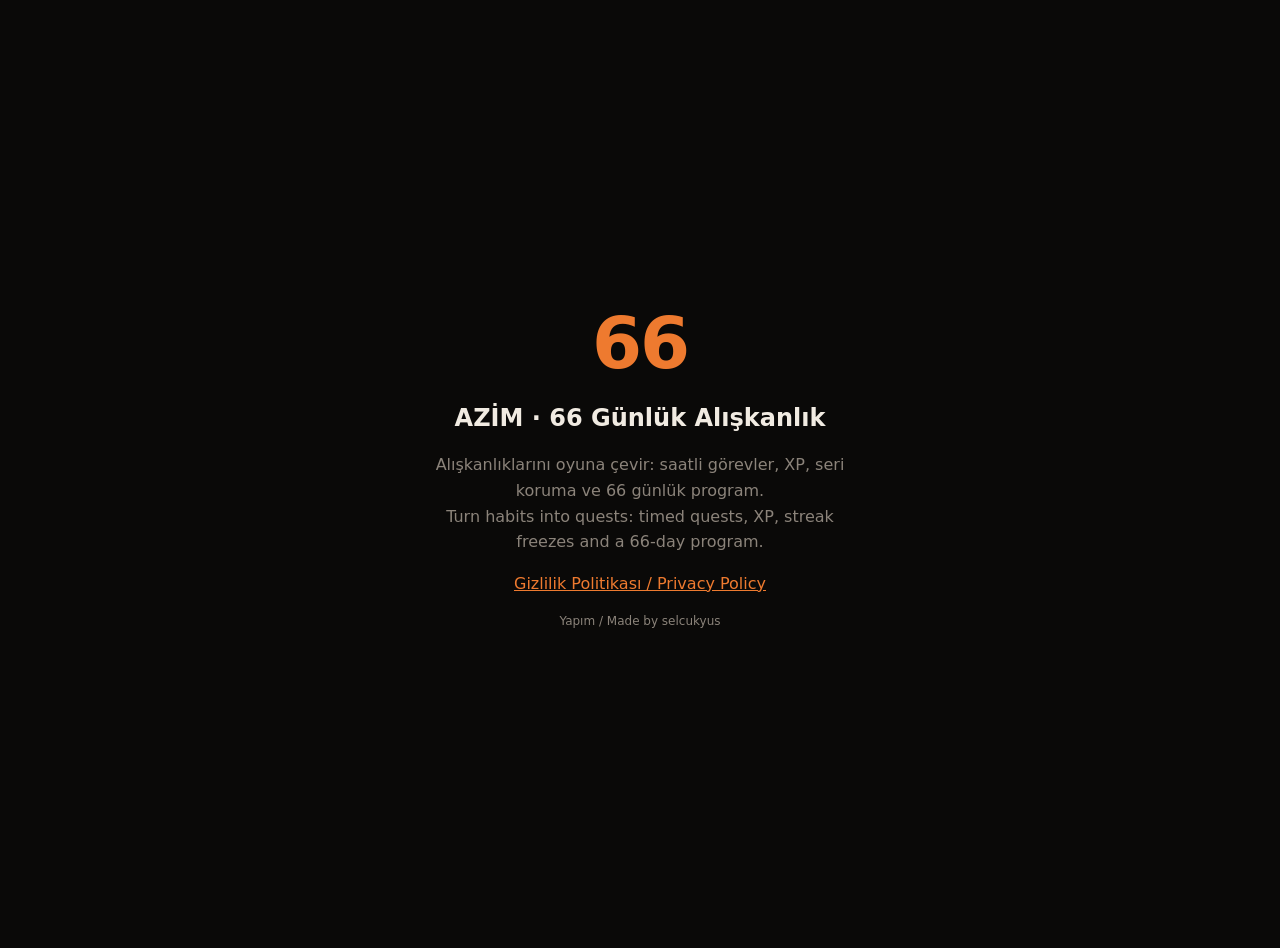
==== docs/index.html @ 576c7f38 "AZİM 2.0: Android uygulaması, CI derlemesi, Play Store paketi ve gizlilik sayfası - WebView tabanlı " ====
<!DOCTYPE html>
<html lang="tr"><head><meta charset="UTF-8"><meta name="viewport" content="width=device-width,initial-scale=1">
<title>AZİM · 66 Günlük Alışkanlık</title>
<style>body{margin:0;background:#0a0908;color:#f1ebe2;font-family:system-ui,sans-serif;display:flex;min-height:100vh;align-items:center;justify-content:center;text-align:center;padding:24px}
h1{font-size:72px;margin:0;color:#ee7a2f;letter-spacing:-2px}p{color:#8b837a;max-width:440px;line-height:1.6;margin:16px auto}a{color:#ee7a2f}</style></head>
<body><main><h1>66</h1><h2>AZİM · 66 Günlük Alışkanlık</h2>
<p>Alışkanlıklarını oyuna çevir: saatli görevler, XP, seri koruma ve 66 günlük program.<br>Turn habits into quests: timed quests, XP, streak freezes and a 66-day program.</p>
<p><a href="privacy.html">Gizlilik Politikası / Privacy Policy</a></p>
<p style="font-size:12px">Yapım / Made by selcukyus</p></main></body></html>
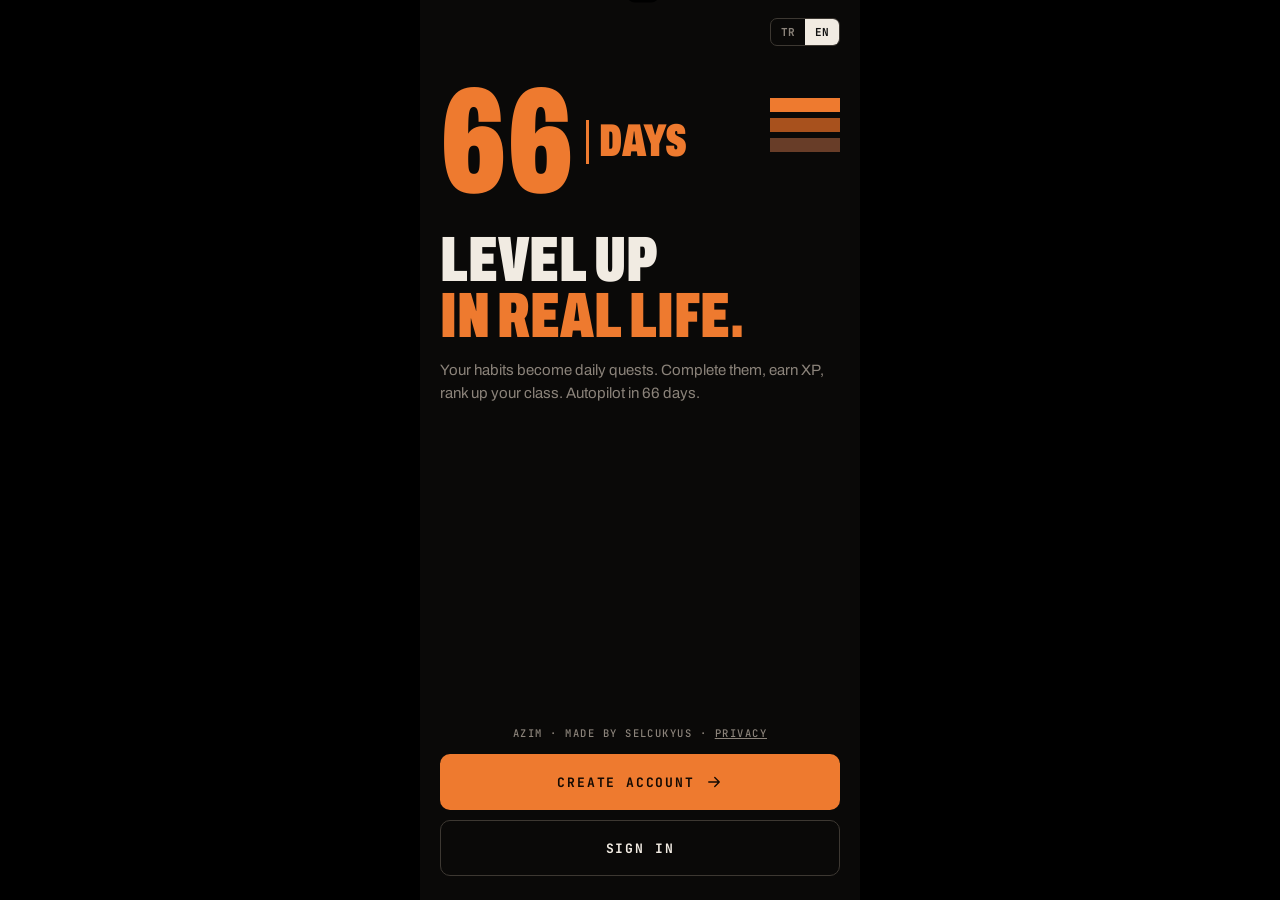
==== commit 1ede3188: "Web uygulaması (GitHub Pages + PWA), lint düzeltmesi, geri tuşu - docs/: tarayıcıda çalışan AZİM, ma" ====
--- a/docs/index.html
+++ b/docs/index.html
@@ -1,9 +1,1020 @@
 <!DOCTYPE html>
-<html lang="tr"><head><meta charset="UTF-8"><meta name="viewport" content="width=device-width,initial-scale=1">
-<title>AZİM · 66 Günlük Alışkanlık</title>
-<style>body{margin:0;background:#0a0908;color:#f1ebe2;font-family:system-ui,sans-serif;display:flex;min-height:100vh;align-items:center;justify-content:center;text-align:center;padding:24px}
-h1{font-size:72px;margin:0;color:#ee7a2f;letter-spacing:-2px}p{color:#8b837a;max-width:440px;line-height:1.6;margin:16px auto}a{color:#ee7a2f}</style></head>
-<body><main><h1>66</h1><h2>AZİM · 66 Günlük Alışkanlık</h2>
-<p>Alışkanlıklarını oyuna çevir: saatli görevler, XP, seri koruma ve 66 günlük program.<br>Turn habits into quests: timed quests, XP, streak freezes and a 66-day program.</p>
-<p><a href="privacy.html">Gizlilik Politikası / Privacy Policy</a></p>
-<p style="font-size:12px">Yapım / Made by selcukyus</p></main></body></html>
+<html lang="tr">
+<head>
+<meta charset="UTF-8">
+<meta name="viewport" content="width=device-width, initial-scale=1, maximum-scale=1, viewport-fit=cover">
+<meta name="theme-color" content="#0a0908">
+<title>AZİM · 66 Gün</title>
+<link rel="stylesheet" href="fonts/fonts.css">
+<link rel="manifest" href="manifest.webmanifest">
+<link rel="icon" href="icons/icon-192.png">
+<link rel="apple-touch-icon" href="icons/icon-192.png">
+<meta name="description" content="AZİM: Alışkanlıklarını oyuna çevir. Saatli görevler, XP, seri koruma ve 66 günlük program.">
+<style>
+:root{--bg:#0a0908;--s1:#131110;--s2:#1a1816;--s3:#221f1c;--ln:#2b2723;--ln2:#3d3832;--tx:#f1ebe2;--mu:#8b837a;--mu2:#5f5952;--or:#ee7a2f;--or2:#a8511d;--or3:#3a2216;--gd:#d6a443;--gn:#62d08e;--rd:#ff6464;--safe-t:env(safe-area-inset-top);--safe-b:env(safe-area-inset-bottom)}
+*{box-sizing:border-box;margin:0;padding:0;-webkit-tap-highlight-color:transparent}
+html{background:#000}
+body{-webkit-user-select:none;user-select:none;-webkit-touch-callout:none;background:#000;color:var(--tx);font-family:Archivo,system-ui,sans-serif;display:flex;justify-content:center;-webkit-font-smoothing:antialiased}
+input,textarea{-webkit-user-select:text;user-select:text}
+button{font-family:inherit;color:inherit;cursor:pointer}
+.app{width:100%;max-width:440px;min-height:100vh;background:var(--bg);position:relative;padding-top:var(--safe-t);overflow-x:hidden}
+.d{font-stretch:62%;font-weight:900;text-transform:uppercase;line-height:.88}
+.w{font-stretch:125%;font-weight:800;letter-spacing:-.025em}
+.m{font-family:'JetBrains Mono',monospace;text-transform:uppercase;letter-spacing:.14em;font-size:10.5px;color:var(--mu);font-weight:500}
+.or{color:var(--or)}.mu{color:var(--mu)}
+#scr{padding:16px 18px 110px;animation:fi .25s ease}
+#scr.ob{min-height:calc(100vh - var(--safe-t));display:flex;flex-direction:column;padding:22px 20px calc(24px + var(--safe-b))}
+@keyframes fi{from{opacity:0;transform:translateY(6px)}to{opacity:1;transform:none}}
+svg.i{width:18px;height:18px;stroke:currentColor;fill:none;stroke-width:1.8;stroke-linecap:round;stroke-linejoin:round;flex:none}
+.grow{flex:1}
+.chip{display:inline-flex;align-items:center;gap:5px;height:32px;padding:0 10px;border:1.5px solid var(--ln2);border-radius:7px;background:var(--s1);font-weight:700;font-size:13.5px}
+.chip.hot{border-color:var(--or2);background:var(--or3);color:var(--or)}
+.bx{width:40px;height:40px;display:grid;place-items:center;border:1.5px solid var(--ln2);border-radius:7px;background:var(--s2);box-shadow:3px 3px 0 #000;flex:none}
+.bx:active{transform:translate(2px,2px);box-shadow:1px 1px 0 #000}
+.bx.off{opacity:.3;pointer-events:none}
+.cta{display:flex;align-items:center;justify-content:center;gap:10px;width:100%;height:56px;border:0;border-radius:10px;background:var(--or);color:#140a03;font-family:'JetBrains Mono';font-weight:700;letter-spacing:.14em;text-transform:uppercase;font-size:13px;margin-top:14px}
+.cta:active{filter:brightness(.92)}.cta:disabled{opacity:.35}
+.cta.ghost{background:transparent;border:1.5px solid var(--ln2);color:var(--tx)}
+.cta.sm{height:44px;font-size:11.5px;margin-top:10px}
+.cta.red{background:var(--rd);color:#fff}
+.lnk{background:none;border:0;color:var(--mu);font-size:14px;margin-top:14px;width:100%;text-align:center}.lnk b{color:var(--tx)}
+.panel{border:1.5px solid var(--ln);border-radius:12px;background:var(--s1);padding:16px;margin-top:14px}
+.hdr{display:flex;justify-content:space-between;align-items:center;margin:4px 0 14px;gap:10px}
+.hdr h1{font-size:32px}
+.sec{display:flex;justify-content:space-between;align-items:center;margin:24px 0 10px;gap:10px}
+.sec .ln{flex:1;height:1px;background:var(--ln)}
+.seg{display:flex;gap:3px;margin-top:10px}.seg i{flex:1;height:12px;background:var(--s3)}.seg i.on{background:var(--or)}
+.err{color:var(--rd);font-size:13px;margin-top:10px;min-height:18px;font-weight:600}
+.fl2{font-size:12px;color:var(--mu);margin-top:12px;line-height:1.5}
+.inp{width:100%;height:56px;border:1.5px solid var(--ln2);background:var(--s1);border-radius:10px;padding:0 16px;color:var(--tx);font:600 18px Archivo;outline:none;margin-top:10px}
+.inp:focus{border-color:var(--or)}
+textarea.inp{height:140px;padding:12px;font:500 12px 'JetBrains Mono'}
+.row2{display:flex;gap:8px}.row2>*{flex:1;min-width:0}
+.lbl{display:block;margin-top:16px}
+.pills{display:flex;flex-wrap:wrap;gap:7px;margin-top:8px}
+.pill{border:1.5px solid var(--ln2);border-radius:8px;padding:9px 12px;font-weight:600;font-size:14px;background:var(--s1)}
+.pill.sel{background:var(--tx);color:#111;border-color:var(--tx)}
+.pill.lock{opacity:.55}
+.dw{display:flex;gap:5px;margin-top:8px}.dw button{flex:1;height:40px;border:1.5px solid var(--ln2);border-radius:7px;background:var(--s1);font-weight:700;font-size:12.5px}
+.dw button.sel{background:var(--or);border-color:var(--or);color:#140a03}
+.tg{width:48px;height:28px;border-radius:20px;background:var(--ln2);position:relative;flex:none;transition:.2s;border:0}
+.tg::after{content:'';position:absolute;top:3px;left:3px;width:22px;height:22px;border-radius:50%;background:#fff;transition:.2s}
+.tg.on{background:var(--or)}.tg.on::after{left:23px}
+.set{display:flex;justify-content:space-between;align-items:center;gap:12px;padding:14px 0;border-bottom:1px solid var(--ln)}
+.set:last-child{border-bottom:0}
+.set small{color:var(--mu);display:block;font-size:12.5px;margin-top:3px;line-height:1.35}
+.set .v{color:var(--or);font-family:'JetBrains Mono';font-size:13px;font-weight:700;white-space:nowrap}
+.tline{display:flex;justify-content:space-between;align-items:center;padding:10px 0;border-bottom:1px solid var(--ln);font-size:14px}.tline:last-child{border:0}.tline b{font-family:'JetBrains Mono';font-size:13px;color:var(--or)}
+.pro{display:inline-flex;align-items:center;gap:3px;background:linear-gradient(90deg,#c9963a,#ecc675);color:#1a1205;font-family:'JetBrains Mono';font-weight:700;font-size:9px;letter-spacing:.1em;padding:2px 6px;border-radius:4px;vertical-align:middle}
+.flag{display:inline-block;width:18px;height:12px;vertical-align:middle;margin-left:6px;border-radius:2px}
+
+/* onboarding */
+.logo{display:flex;align-items:center;gap:12px;margin-top:6vh}
+.logo .n{position:relative;font-size:clamp(110px,36vw,150px);color:var(--or)}
+.logo .n span{position:absolute;left:7px;top:7px;color:transparent;-webkit-text-stroke:1.5px var(--or2);z-index:-1}
+.logo .v{border-left:3px solid var(--or);padding-left:10px;font-size:clamp(34px,11vw,46px);line-height:.95;color:var(--or)}
+.bars{display:flex;flex-direction:column;gap:6px;margin-left:auto;align-self:flex-start;margin-top:22px}.bars i{display:block;width:70px;height:14px;background:var(--or)}.bars i:nth-child(2){background:var(--or2)}.bars i:nth-child(3){background:var(--or3);filter:brightness(1.8)}
+.hero{font-size:clamp(48px,16vw,64px);margin-top:24px}
+.lead{color:var(--mu);font-size:15px;line-height:1.55;margin-top:14px}
+.prog{display:flex;gap:5px;margin-bottom:26px}.prog i{flex:1;height:3px;background:var(--ln)}.prog i.on{background:var(--or)}
+.q{font-size:clamp(38px,12vw,46px);margin:8px 0 6px}
+.opt{display:flex;align-items:center;gap:14px;border:1.5px solid var(--ln);border-radius:10px;padding:14px;margin-top:9px;background:var(--s1)}
+.opt.sel{border-color:var(--or);background:var(--or3)}
+.opt .ic{width:40px;height:40px;border-radius:8px;display:grid;place-items:center;background:var(--s3);flex:none}
+.opt b{display:block;font-size:16px}.opt small{color:var(--mu);font-size:13px;line-height:1.35}
+.opt .rad{margin-left:auto;width:20px;height:20px;border:1.5px solid var(--ln2);border-radius:4px;display:grid;place-items:center;flex:none}
+.opt.sel .rad{background:var(--or);border-color:var(--or);color:#140a03}
+.scan div{display:flex;justify-content:space-between;padding:13px 0;border-bottom:1px solid var(--ln);font-size:15px;opacity:.25;transition:.3s}.scan div.on{opacity:1}.scan div b{color:var(--gn);font-family:'JetBrains Mono';font-size:12px}
+.lang{position:absolute;right:20px;top:calc(18px + var(--safe-t));display:flex;border:1.5px solid var(--ln2);border-radius:7px;overflow:hidden}
+.lang button{border:0;background:none;padding:6px 10px;font-family:'JetBrains Mono';font-size:11px;font-weight:700;color:var(--mu)}.lang button.on{background:var(--tx);color:#111}
+
+/* today */
+.top{display:flex;gap:7px;align-items:center}
+.top .hi{flex:1;min-width:0}.top .hi b{display:block;font-size:17px;white-space:nowrap;overflow:hidden;text-overflow:ellipsis}
+.av{width:38px;height:38px;border-radius:50%;flex:none;display:grid;place-items:center;font-weight:900;font-stretch:125%;font-size:13px;color:#fff;border:2px solid #0a0908}
+.dayhero{position:relative;border:1.5px solid var(--ln2);border-radius:14px;overflow:hidden;margin-top:14px;padding:16px}
+.dayhero>svg.art{position:absolute;inset:0;width:100%;height:100%}
+.dayhero>*:not(svg){position:relative}
+.dh{display:flex;align-items:center;justify-content:space-between;gap:10px}
+.dh>div:first-child{flex:1;min-width:0}.dh h1{font-size:clamp(32px,10vw,50px);line-height:.85;white-space:nowrap}.dh h1 small{font-size:18px;color:var(--mu)}.ring{width:70px;height:70px}.ring svg{width:70px;height:70px}
+.ring{position:relative;width:76px;height:76px;flex:none}.ring b{position:absolute;inset:0;display:grid;place-items:center;font-stretch:125%;font-weight:800;font-size:17px}
+.week{display:grid;grid-template-columns:repeat(7,1fr);gap:5px;margin-top:16px}
+.week div{text-align:center}.week span{display:block;font-family:'JetBrains Mono';font-size:9.5px;color:var(--mu);letter-spacing:.06em;margin-bottom:5px}
+.week i{display:grid;place-items:center;height:30px;border-radius:6px;background:#0a0908aa;border:1.5px solid var(--ln);font-style:normal;font-size:12px;font-weight:700;color:var(--mu)}
+.week i.ok{background:var(--or);border-color:var(--or);color:#140a03}.week i.part{border-color:var(--or);color:var(--or)}.week i.miss{border-color:#ff646488;color:var(--rd)}.week i.frz{border-color:#6aa6ff;color:#6aa6ff}.week i.now{border-color:var(--tx);color:var(--tx);box-shadow:0 0 0 2px #f1ebe233}
+.next{position:relative;height:150px;border:1.5px solid var(--ln2);border-radius:12px;overflow:hidden;margin-top:12px;box-shadow:0 3px 0 #000}
+.next>svg.art{position:absolute;inset:0;width:100%;height:100%}
+.next .shade{position:absolute;inset:0;background:linear-gradient(180deg,rgba(10,9,8,.1),rgba(10,9,8,.78))}
+.next .in{position:relative;height:100%;padding:13px 15px;display:flex;flex-direction:column}
+.next h3{font-size:clamp(22px,7vw,27px);margin-top:auto;line-height:1.05;max-width:76%}
+.tchip{align-self:flex-start;display:flex;gap:6px;align-items:center;background:var(--tx);color:#111;border-radius:20px;padding:4px 10px;font-family:'JetBrains Mono';font-weight:700;font-size:11px}
+.tchip i{width:7px;height:7px;background:var(--or);display:block}
+.meta{display:flex;gap:8px;align-items:center;font-size:12.5px;color:#d8d0c5;margin-top:6px;font-weight:600;flex-wrap:wrap}
+.meta svg{width:13px;height:13px}.meta i{width:1px;height:12px;background:#ffffff40}
+.ck{position:absolute;right:13px;bottom:13px;width:48px;height:48px;border:0;border-radius:4px;background:#e7e0d4;color:#1d1a17;display:grid;place-items:center;box-shadow:2px 2px 0 #000}
+.ck svg{width:22px;height:22px;stroke-width:2.4;opacity:.45}
+.pbar{position:absolute;left:0;bottom:0;height:3px;background:var(--or)}
+.grp{margin-top:18px}
+.gh{display:flex;align-items:center;gap:8px;margin-bottom:6px}
+.qr{display:flex;align-items:center;gap:12px;padding:11px 12px;border:1.5px solid var(--ln);border-radius:10px;background:var(--s1);margin-top:7px;position:relative;overflow:hidden;transition:transform .25s}
+.qr .tm{font-family:'JetBrains Mono';font-size:12px;color:var(--mu);width:42px;flex:none}
+.qr .cb{width:4px;align-self:stretch;border-radius:3px;flex:none}
+.qr .tx{flex:1;min-width:0}.qr .tx b{display:block;font-size:15px;font-weight:700;line-height:1.25}.qr .tx small{display:flex;gap:6px;align-items:center;color:var(--mu);font-size:12px;margin-top:3px;flex-wrap:wrap}
+.qr .st{color:var(--or);font-weight:800;display:inline-flex;align-items:center;gap:2px}
+.qr .c2{width:36px;height:36px;border-radius:4px;border:1.5px solid var(--ln2);background:var(--s2);display:grid;place-items:center;flex:none}
+.qr .c2 svg{opacity:.35;stroke-width:2.6}
+.qr.done{opacity:.55}.qr.done .tx b{text-decoration:line-through}.qr.done .c2{background:var(--or);border-color:var(--or);color:#140a03}.qr.done .c2 svg{opacity:1}
+.qr.skip{opacity:.4}
+.qr .pb{position:absolute;left:0;bottom:0;height:2px;background:var(--or)}
+.qr.pop{transform:scale(1.02) rotate(-1deg)}
+.empty{text-align:center;padding:30px 10px;color:var(--mu);border:1.5px dashed var(--ln2);border-radius:12px;margin-top:12px}
+.empty b{display:block;color:var(--tx);font-size:20px;margin-bottom:6px}
+.closeday{margin-top:18px;width:100%;background:none;border:1.5px dashed var(--ln2);border-radius:8px;height:48px;color:var(--mu)}
+
+/* insight */
+.peak{border:1.5px solid var(--ln2);border-radius:8px;padding:7px 11px;text-align:left}
+.peak b{font-size:20px}.peak small{font-family:'JetBrains Mono';font-size:11px;color:var(--mu)}
+.peak .bar{height:3px;background:var(--ln);margin-top:5px}.peak .bar i{display:block;height:100%;background:var(--gn)}
+.klass{position:relative;border:1.5px solid var(--ln2);border-radius:14px;overflow:hidden;padding:18px}
+.klass>svg.art{position:absolute;inset:0;width:100%;height:100%}
+.klass>*:not(svg){position:relative}
+.klass h2{font-size:clamp(44px,14vw,54px);margin-top:12px}
+.klass p{color:#d8d0c5;margin-top:6px;font-size:15px}
+.tag{border:1.5px solid #ffffff30;border-radius:20px;padding:4px 10px;font-family:'JetBrains Mono';font-size:10.5px;letter-spacing:.08em;background:#0007}
+.cls{display:grid;grid-template-columns:repeat(5,1fr);gap:6px;margin-top:10px}
+.cls div{border:1.5px solid #ffffff22;border-radius:8px;background:#0a0908b8;padding:9px 5px;min-width:0}
+.cls div.top1{border-color:#ffffffaa;background:#ffffff1c}
+.cls b{display:block;font-size:clamp(17px,5.5vw,22px);margin-top:6px}.cls span{font-family:'JetBrains Mono';font-size:8.5px;letter-spacing:.03em;color:var(--mu);text-transform:uppercase;display:block;overflow:hidden;text-overflow:ellipsis;white-space:nowrap}
+.cls svg{width:15px;height:15px}
+.two{display:grid;grid-template-columns:1fr 1fr;gap:10px;margin-top:12px}
+.tile{border:1.5px solid var(--ln);border-radius:12px;background:var(--s1);padding:14px;position:relative;min-width:0}
+.tile .big{font-size:38px;margin-top:6px}
+.ba{display:grid;grid-template-columns:repeat(3,1fr);gap:8px}
+.ba .tile{padding:11px}.ba .h{display:flex;gap:7px;align-items:center;font-size:12px;font-weight:700;line-height:1.15}
+.ba .h span{width:26px;height:26px;border-radius:6px;display:grid;place-items:center;background:var(--s3);flex:none}
+.ba .v{font-family:'JetBrains Mono';margin-top:10px;font-size:11px;color:var(--mu)}
+.ba .n{font-size:clamp(17px,5.5vw,22px);margin-top:4px;white-space:nowrap}
+.lvcard{border:1.5px solid var(--ln2);border-radius:12px;padding:0 16px 14px;margin-top:16px;position:relative;background:var(--s1)}
+.lvbox{position:absolute;left:-2px;top:-2px;width:108px;height:100px;background:var(--or);border-radius:10px 4px 22px 4px;padding:12px 14px;color:#fff}
+.lvbox b{font-size:44px;display:block;line-height:.9}.lvbox span{font-family:'JetBrains Mono';font-size:11px;letter-spacing:.2em}
+.lvtop{text-align:right;padding:18px 0 0 116px;min-height:100px}.lvtop b{font-size:32px}
+.rt{display:flex;gap:7px;margin-top:4px;flex-wrap:wrap}
+.rt button{height:34px;padding:0 12px;border:0;border-radius:7px;background:var(--s2);font-weight:600;font-size:13px;color:var(--mu)}
+.rt button.on{background:var(--tx);color:#111}
+.srow{display:flex;align-items:center;gap:12px;padding:12px 0;border-bottom:1px solid var(--ln)}
+.srow .m{font-size:11.5px;color:var(--tx);letter-spacing:.18em}
+.srow .dl{margin-left:auto;color:var(--gn);font-size:11px}
+.srow b{font-size:38px;min-width:84px;text-align:right}
+.heat{display:grid;grid-template-columns:repeat(11,1fr);gap:4px;margin-top:12px}
+.heat i{aspect-ratio:1;border-radius:3px;background:var(--s3)}
+.cbar{display:flex;align-items:center;gap:10px;margin-top:10px;font-size:13px}.cbar span{width:74px;flex:none}.cbar div{flex:1;height:8px;background:var(--s3);border-radius:4px;overflow:hidden}.cbar div i{display:block;height:100%}.cbar b{width:40px;text-align:right;font-family:'JetBrains Mono';font-size:12px}
+.lockwrap{position:relative}.lockwrap .blur{filter:blur(6px);opacity:.5;pointer-events:none}
+.lockwrap .ov2{position:absolute;inset:0;display:flex;flex-direction:column;align-items:center;justify-content:center;text-align:center;padding:20px}
+.coach{border:1.5px solid var(--or2);background:linear-gradient(135deg,var(--or3),#14100d);border-radius:12px;padding:16px;margin-top:12px}
+.coach p{margin-top:8px;line-height:1.5;color:#e4dccf;font-size:14.5px}
+
+/* workout */
+.sess{border:1.5px solid var(--ln2);border-radius:12px;overflow:hidden;background:var(--s1)}
+.sess .img{position:relative;height:140px;border-bottom:2px solid var(--or)}
+.sess .img>svg.art{position:absolute;inset:0;width:100%;height:100%}
+.sess .img .t{position:absolute;left:16px;bottom:12px;font-size:34px}
+.sess .img .c1{position:absolute;left:14px;top:14px}
+.sess .img .c2{position:absolute;right:14px;top:14px;background:#e7e0d4;color:#111;padding:5px 9px;font-family:'JetBrains Mono';font-weight:700;font-size:11px;letter-spacing:.06em}
+.sess .body{padding:14px}
+.st3{display:grid;grid-template-columns:repeat(3,1fr);gap:8px}
+.st3 div{border:1.5px solid var(--ln2);padding:9px 11px;min-width:0}.st3 b{font-size:19px;display:block;margin-top:3px;white-space:nowrap}
+.moves{display:flex;flex-wrap:wrap;gap:6px;border-top:1.5px dashed var(--ln2);margin-top:16px;padding-top:14px}
+.moves span{border:1.5px solid var(--ln2);padding:6px 9px;font-size:13px}.moves span em{color:var(--or);font-style:normal;margin-right:5px;font-weight:700}
+.qs{display:grid;grid-template-columns:repeat(4,1fr);gap:8px}
+.qs button{border:1.5px solid var(--ln2);border-radius:10px;background:var(--s1);padding:13px 0 10px;font-weight:700;font-size:13.5px}
+.qs button.on{border-color:var(--or)}
+.qs .sw{width:34px;height:34px;margin:0 auto 8px;border-radius:4px;display:grid;place-items:center}
+.rec{display:flex;justify-content:space-between;align-items:center;border:1.5px solid var(--ln2);border-radius:10px;padding:13px 14px;margin-top:8px}
+.rec b{font-size:16px}.rec small{display:block;color:var(--mu);font-size:12.5px;margin-top:3px}
+.rec .kg{border:1.5px solid var(--ln2);padding:5px 8px;font-weight:800;font-size:14px}
+.live{text-align:center}.live .clock{font-size:80px;color:var(--or)}
+.mv{border:1.5px solid var(--ln);border-radius:10px;padding:13px;margin-top:8px}
+.mv .h{display:flex;justify-content:space-between;font-weight:700}
+.sets{display:flex;gap:6px;margin-top:10px}.sets button{flex:1;height:36px;border:1.5px solid var(--ln2);background:var(--s2);border-radius:5px;font-family:'JetBrains Mono';font-size:12px;font-weight:700}
+.sets button.on{background:var(--or);border-color:var(--or);color:#140a03}
+
+/* season */
+.lg{border:2px solid var(--gd);border-radius:6px;background:linear-gradient(180deg,#1d1810,#121110)}
+.lg .a{display:flex;gap:14px;align-items:center;padding:16px;border-bottom:1.5px dashed #3a3222}
+.lg .a h2{font-size:28px}
+.lg .b{padding:14px 16px 16px}
+.lg .seg i{height:14px}.lg .seg i.on{background:linear-gradient(90deg,#c9963a,#ecc675)}
+.rw{display:grid;grid-template-columns:1fr 1fr;gap:10px;margin-top:14px}
+.rw>div{border:1.5px solid #3a3222;padding:12px;display:flex;gap:10px;align-items:center;min-width:0}
+.rw b{font-size:13.5px;display:block}.rw small{color:var(--mu);font-size:11.5px}
+.rw .pb2{height:5px;background:var(--s3);margin-top:6px}.rw .pb2 i{display:block;height:100%;background:var(--gd)}
+.chart{border:1.5px solid var(--ln);border-radius:12px;padding:14px;margin-top:14px;background:var(--s1)}
+.lb{border:1.5px solid var(--ln);border-radius:12px;margin-top:14px;overflow:hidden;background:var(--s1)}
+.lb .h{display:flex;justify-content:space-between;padding:14px 16px}
+.lr{display:flex;align-items:center;gap:12px;padding:11px 16px;border-top:1px solid var(--ln)}
+.lr .rk{width:22px;color:var(--gn);font-weight:800}
+.lr .nm{min-width:0}.lr .nm b{font-size:15.5px}.lr .nm small{display:block;color:var(--mu);font-size:12px;margin-top:2px}
+.lr .fl{color:var(--or);font-size:12px;font-weight:700;margin-left:6px}
+.lr .xp{margin-left:auto;text-align:right;font-weight:800;font-size:16px}.lr .xp small{display:block;color:var(--gn);font-size:11px;font-weight:600}
+.lr.me{background:linear-gradient(90deg,#d6a443,#c99637);color:#1a1205;border-radius:10px;margin:8px;border:0}
+.lr.me .rk,.lr.me .xp small,.lr.me .nm small{color:#3a2a0a}
+
+/* profile */
+.fs{border:1.5px solid var(--or2);border-radius:12px;background:linear-gradient(135deg,var(--or3),#14100d);padding:16px}
+.fs .r{display:flex;align-items:center;gap:12px;margin-top:10px}
+.nudge{margin-left:auto;height:42px;padding:0 13px;border:1.5px solid var(--or);border-radius:8px;background:transparent;color:var(--or);font-family:'JetBrains Mono';font-weight:700;letter-spacing:.1em;font-size:11.5px;flex:none}
+.pc{border:1.5px solid var(--ln2);border-radius:12px;padding:22px 16px;text-align:center;margin-top:12px;background:radial-gradient(circle at 50% 0,#2a241c,var(--s1) 70%)}
+.pc .av{width:90px;height:90px;font-size:28px;margin:0 auto;border:3px solid #e7e0d4}
+.pc h2{font-size:28px;margin-top:12px}
+.bdg{display:flex;justify-content:center;gap:8px;margin-top:10px;flex-wrap:wrap}
+.bdg span{border-radius:20px;padding:6px 12px;font-family:'JetBrains Mono';font-weight:700;font-size:11px;letter-spacing:.1em}
+.g4{display:grid;grid-template-columns:1fr 1fr;border:1.5px solid var(--ln2);border-radius:12px;margin-top:12px;overflow:hidden}
+.g4 div{padding:14px;border-right:1.5px solid var(--ln2);border-bottom:1.5px solid var(--ln2);min-width:0}
+.g4 div:nth-child(2n){border-right:0}.g4 div:nth-child(n+3){border-bottom:0}
+.g4 b{font-size:24px;display:flex;align-items:center;gap:4px;margin-top:4px}
+.act{display:flex;align-items:center;gap:12px;padding:11px 0;border-top:1px solid var(--ln)}
+.act .dy{border:1.5px solid var(--ln2);width:48px;text-align:center;padding:5px 0;flex:none}
+.act .dy b{display:block;font-size:19px}
+.act .xb{margin-left:auto;text-align:right;flex:none}.act .xb span{border:1.5px solid var(--ln2);padding:3px 7px;font-weight:800;font-size:12px}
+.act .xb small{display:block;color:var(--mu);margin-top:5px;font-size:12px}
+.sw5{display:flex;gap:10px;margin-top:10px}.sw5 button{width:38px;height:38px;border-radius:50%;border:3px solid transparent;position:relative}.sw5 button.on{border-color:var(--tx)}
+.sw5 button svg{position:absolute;right:-4px;bottom:-4px;width:14px;height:14px;background:var(--s1);border-radius:50%;padding:2px}
+
+/* plan */
+.prg{display:grid;grid-template-columns:1fr 1fr;gap:8px;margin-top:10px}
+.prg button{text-align:left;border:1.5px solid var(--ln2);border-radius:10px;background:var(--s1);padding:12px;min-height:92px;display:flex;flex-direction:column;gap:4px}
+.prg button.on{border-color:var(--or);background:var(--or3)}
+.prg b{font-size:15px}.prg small{color:var(--mu);font-size:12px;line-height:1.3}
+.pl{display:flex;align-items:center;gap:12px;padding:12px;border:1.5px solid var(--ln);border-radius:10px;background:var(--s1);margin-top:7px}
+.pl .tx{flex:1;min-width:0}.pl b{display:block;font-size:15px}.pl small{color:var(--mu);font-size:12px}
+.pl.off{opacity:.45}
+
+/* paywall */
+.pw h2{font-size:40px;margin-top:6px}
+.feat{display:flex;gap:12px;align-items:flex-start;padding:10px 0}
+.feat span{width:30px;height:30px;border-radius:7px;background:var(--or3);color:var(--or);display:grid;place-items:center;flex:none}
+.feat b{display:block;font-size:15px}.feat small{color:var(--mu);font-size:12.5px}
+.plans{display:grid;grid-template-columns:1fr 1fr;gap:8px;margin-top:14px}
+.plans button{border:1.5px solid var(--ln2);border-radius:12px;background:var(--s1);padding:14px 12px;text-align:left;position:relative}
+.plans button.on{border-color:var(--or);background:var(--or3)}
+.plans b{display:block;font-size:20px;margin-top:6px}.plans small{color:var(--mu);font-size:12px}
+.plans em{position:absolute;top:-9px;right:10px;background:var(--gn);color:#08130c;font-style:normal;font-family:'JetBrains Mono';font-weight:700;font-size:9.5px;padding:3px 6px;border-radius:4px;letter-spacing:.06em}
+
+/* nav, sheet, toast */
+.nav{position:fixed;bottom:0;left:50%;transform:translateX(-50%);width:100%;max-width:440px;display:none;background:rgba(10,9,8,.95);backdrop-filter:blur(12px);-webkit-backdrop-filter:blur(12px);border-top:1px solid var(--ln);padding:8px 6px calc(8px + var(--safe-b));z-index:5}
+.nav.on{display:flex}
+.nav button{flex:1;background:none;border:0;display:flex;flex-direction:column;align-items:center;gap:5px;padding:4px 0;color:var(--mu2)}
+.nav button span{font-family:'JetBrains Mono';font-size:9px;letter-spacing:.08em;text-transform:uppercase;font-weight:700}
+.nav button svg{width:22px;height:22px}
+.nav button.on{color:var(--or)}
+.ov{position:fixed;inset:0;background:#000b;display:none;align-items:flex-end;justify-content:center;z-index:10}
+.ov.on{display:flex}
+.sh{width:100%;max-width:440px;max-height:92vh;overflow-y:auto;background:var(--s1);border-top:1.5px solid var(--ln2);border-radius:18px 18px 0 0;padding:10px 18px calc(22px + var(--safe-b));animation:su .25s ease}
+@keyframes su{from{transform:translateY(40px);opacity:.4}to{transform:none;opacity:1}}
+.sh .grab{width:40px;height:4px;background:var(--ln2);border-radius:4px;margin:0 auto 14px}
+.sh h2{font-size:30px;margin-top:6px}
+.stp{display:flex;align-items:center;justify-content:space-between;margin-top:20px}
+.stp .val{font-size:50px;text-align:center}.stp .val small{font-size:18px;color:var(--mu)}
+.stp .bx{width:54px;height:54px;font-size:26px;font-weight:700}
+.barb{height:6px;background:var(--s3);margin-top:16px}.barb i{display:block;height:100%;background:var(--or);transition:.3s}
+.toast{position:fixed;left:50%;top:calc(14px + var(--safe-t));transform:translate(-50%,-160%);transition:.35s;background:var(--tx);color:#111;font-weight:700;padding:12px 16px;border-radius:8px;z-index:20;box-shadow:3px 3px 0 #000;font-size:14px;max-width:90%;text-align:center}
+.toast.on{transform:translate(-50%,0)}
+.fxp{position:fixed;font-weight:900;font-stretch:125%;color:var(--or);pointer-events:none;z-index:20;animation:fx 1s forwards;font-size:18px}
+@keyframes fx{to{transform:translateY(-60px);opacity:0}}
+</style>
+</head>
+<body>
+<div class="app" id="app">
+  <main id="scr"></main>
+  <nav class="nav" id="nav"></nav>
+</div>
+<div class="ov" id="ov" onclick="if(event.target===this)closeSheet()"><div class="sh" id="sh"></div></div>
+<div class="toast" id="toast"></div>
+<svg width="0" height="0" style="position:absolute">
+<defs>
+<symbol id="i-flame" viewBox="0 0 24 24"><path d="M12 2c1 4 5 6 5 11a5 5 0 0 1-10 0c0-2.5 1.2-4 2.5-5.2.3 1.6 1 2.6 2 3 0-3.3-.8-6.3.5-8.8z"/></symbol>
+<symbol id="i-spark" viewBox="0 0 24 24"><path d="M12 2l2.2 7.8L22 12l-7.8 2.2L12 22l-2.2-7.8L2 12l7.8-2.2z"/></symbol>
+<symbol id="i-trophy" viewBox="0 0 24 24"><path d="M7 4h10v5a5 5 0 0 1-10 0zM7 6H4v1a3 3 0 0 0 3 3M17 6h3v1a3 3 0 0 1-3 3M12 14v4M8 21h8M9 18h6"/></symbol>
+<symbol id="i-gear" viewBox="0 0 24 24"><circle cx="12" cy="12" r="3"/><path d="M19.4 15a1.6 1.6 0 0 0 .3 1.8l.1.1a2 2 0 1 1-2.8 2.8l-.1-.1a1.6 1.6 0 0 0-2.7 1.2V21a2 2 0 0 1-4 0v-.1A1.6 1.6 0 0 0 7.3 19.7l-.1.1a2 2 0 1 1-2.8-2.8l.1-.1A1.6 1.6 0 0 0 3.3 14H3a2 2 0 0 1 0-4h.1A1.6 1.6 0 0 0 4.3 7.3l-.1-.1a2 2 0 1 1 2.8-2.8l.1.1A1.6 1.6 0 0 0 10 3.3V3a2 2 0 0 1 4 0v.1a1.6 1.6 0 0 0 2.7 1.2l.1-.1a2 2 0 1 1 2.8 2.8l-.1.1a1.6 1.6 0 0 0 1.2 2.7H21a2 2 0 0 1 0 4h-.1a1.6 1.6 0 0 0-1.5 1.2z"/></symbol>
+<symbol id="i-l" viewBox="0 0 24 24"><path d="M15 6l-6 6 6 6"/></symbol>
+<symbol id="i-r" viewBox="0 0 24 24"><path d="M9 6l6 6-6 6"/></symbol>
+<symbol id="i-arr" viewBox="0 0 24 24"><path d="M5 12h14M13 6l6 6-6 6"/></symbol>
+<symbol id="i-plus" viewBox="0 0 24 24"><path d="M12 5v14M5 12h14"/></symbol>
+<symbol id="i-x" viewBox="0 0 24 24"><path d="M6 6l12 12M18 6L6 18"/></symbol>
+<symbol id="i-check" viewBox="0 0 24 24"><path d="M5 12.5l4.5 4.5L19 7"/></symbol>
+<symbol id="i-rep" viewBox="0 0 24 24"><path d="M17 2l3 3-3 3M4 11V9a4 4 0 0 1 4-4h12M7 22l-3-3 3-3M20 13v2a4 4 0 0 1-4 4H4"/></symbol>
+<symbol id="i-lvl" viewBox="0 0 24 24"><path d="M5 20v-5M12 20V10M19 20V4"/></symbol>
+<symbol id="i-bulb" viewBox="0 0 24 24"><path d="M9 18h6M10 22h4M12 2a7 7 0 0 0-4 12.7V16h8v-1.3A7 7 0 0 0 12 2z"/></symbol>
+<symbol id="i-shield" viewBox="0 0 24 24"><path d="M12 22s8-4 8-10V5l-8-3-8 3v7c0 6 8 10 8 10z"/><path d="M9 12l2 2 4-4"/></symbol>
+<symbol id="i-bolt" viewBox="0 0 24 24"><path d="M12 2.5c3 3.5 5 6.5 5 10a5 5 0 0 1-10 0c0-3.5 2-6.5 5-10z"/></symbol>
+<symbol id="i-lock" viewBox="0 0 24 24"><rect x="4" y="11" width="16" height="10" rx="2"/><path d="M8 11V7a4 4 0 0 1 8 0v4"/></symbol>
+<symbol id="i-target" viewBox="0 0 24 24"><circle cx="12" cy="12" r="9"/><circle cx="12" cy="12" r="4"/></symbol>
+<symbol id="i-drop" viewBox="0 0 24 24"><path d="M12 3s6 6.5 6 11a6 6 0 0 1-12 0c0-4.5 6-11 6-11z"/></symbol>
+<symbol id="i-sun" viewBox="0 0 24 24"><circle cx="12" cy="12" r="4"/><path d="M12 2v2M12 20v2M4.9 4.9l1.4 1.4M17.7 17.7l1.4 1.4M2 12h2M20 12h2M4.9 19.1l1.4-1.4M17.7 6.3l1.4-1.4"/></symbol>
+<symbol id="i-phone" viewBox="0 0 24 24"><rect x="6" y="2" width="12" height="20" rx="2"/><path d="M11 18h2"/></symbol>
+<symbol id="i-run" viewBox="0 0 24 24"><circle cx="14" cy="4" r="2"/><path d="M5 21l4-6 3 2 1-5M9 9l4-2 3 4h4M13 12l3 3-1 6"/></symbol>
+<symbol id="i-flask" viewBox="0 0 24 24"><path d="M9 2h6M10 2v7l-5 10a2 2 0 0 0 2 3h10a2 2 0 0 0 2-3l-5-10V2"/></symbol>
+<symbol id="i-today" viewBox="0 0 24 24"><path d="M14.5 4l5.5 5.5-9 9H5.5V13z"/><path d="M12 6.5l5.5 5.5"/></symbol>
+<symbol id="i-chart" viewBox="0 0 24 24"><path d="M3 20h18M5 16l4-5 4 3 6-8"/></symbol>
+<symbol id="i-db" viewBox="0 0 24 24"><path d="M6 7v10M18 7v10M3 9v6M21 9v6M6 12h12"/></symbol>
+<symbol id="i-crown" viewBox="0 0 24 24"><path d="M3 7l4.5 4L12 4l4.5 7L21 7l-2 12H5z"/></symbol>
+<symbol id="i-user" viewBox="0 0 24 24"><circle cx="12" cy="8" r="4"/><path d="M4 21a8 8 0 0 1 16 0"/></symbol>
+<symbol id="i-info" viewBox="0 0 24 24"><circle cx="12" cy="12" r="9"/><path d="M12 11v6M12 7.5v.5"/></symbol>
+<symbol id="i-play" viewBox="0 0 24 24"><path d="M7 4l13 8-13 8z"/></symbol>
+<symbol id="i-hand" viewBox="0 0 24 24"><path d="M7 11V5.5a1.5 1.5 0 0 1 3 0V11M10 10V4a1.5 1.5 0 0 1 3 0v6M13 10V5a1.5 1.5 0 0 1 3 0v6M16 10a1.5 1.5 0 0 1 3 0v4a8 8 0 0 1-8 8 6 6 0 0 1-5.4-3.4L3.5 14a1.5 1.5 0 0 1 2.6-1.5L7 14"/></symbol>
+<symbol id="i-wave" viewBox="0 0 24 24"><path d="M3 12h3l2-5 3 10 3-8 2 3h5"/></symbol>
+<symbol id="i-snow" viewBox="0 0 24 24"><path d="M12 2v20M4.5 6.5l15 11M19.5 6.5l-15 11M9 4l3 2 3-2M9 20l3-2 3 2"/></symbol>
+<symbol id="i-edit" viewBox="0 0 24 24"><path d="M4 20h4L19 9l-4-4L4 16z"/><path d="M13.5 6.5l4 4"/></symbol>
+<symbol id="i-clock" viewBox="0 0 24 24"><circle cx="12" cy="12" r="9"/><path d="M12 7v5l3 2"/></symbol>
+<symbol id="i-bell" viewBox="0 0 24 24"><path d="M6 16V11a6 6 0 0 1 12 0v5l2 2H4zM10 21h4"/></symbol>
+<symbol id="i-globe" viewBox="0 0 24 24"><circle cx="12" cy="12" r="9"/><path d="M3 12h18M12 3c3 3.5 3 14.5 0 18M12 3c-3 3.5-3 14.5 0 18"/></symbol>
+<symbol id="i-down" viewBox="0 0 24 24"><path d="M12 4v11M7 10l5 5 5-5M5 20h14"/></symbol>
+<symbol id="i-up" viewBox="0 0 24 24"><path d="M12 15V4M7 9l5-5 5 5M5 20h14"/></symbol>
+<symbol id="i-star" viewBox="0 0 24 24"><path d="M12 3l2.7 5.6 6.1.9-4.4 4.3 1 6.1L12 17l-5.4 2.9 1-6.1-4.4-4.3 6.1-.9z"/></symbol>
+<symbol id="i-moon" viewBox="0 0 24 24"><path d="M20 14.5A8 8 0 1 1 9.5 4a6.5 6.5 0 0 0 10.5 10.5z"/></symbol>
+<symbol id="i-list" viewBox="0 0 24 24"><path d="M9 6h11M9 12h11M9 18h11M4 6h.01M4 12h.01M4 18h.01"/></symbol>
+</defs>
+</svg>
+<script>
+/* ---------- I18N: [Türkçe, English] ---------- */
+const L={
+ // common
+ next:['Devam','Continue'],back:['Geri','Back'],cancel:['Vazgeç','Cancel'],save:['Kaydet','Save'],del:['Sil','Delete'],close:['Kapat','Close'],ok:['Tamam','OK'],
+ done:['Tamamla','Complete'],undo:['Geri al','Undo'],skip:['Bugün atla','Skip today'],unskip:['Atlamayı geri al','Undo skip'],
+ // categories
+ c_wis:['Bilgelik','Wisdom'],c_conf:['Özgüven','Confidence'],c_str:['Güç','Strength'],c_disc:['Disiplin','Discipline'],c_foc:['Odak','Focus'],
+ ad_wis:['Okuma, öğrenme, yeni beceriler','Reading, learning, new skills'],ad_conf:['Sosyal cesaret, duruş, öz saygı','Social courage, posture, self-respect'],ad_str:['Spor, kondisyon, beslenme','Training, fitness, nutrition'],ad_disc:['Erken kalkış, uyku, öz kontrol','Waking early, sleep, self-control'],ad_foc:['Derin çalışma, ekran süresi, zihin','Deep work, screen time, mind'],
+ // classes
+ k_wis:['BİLGE','SAGE'],k_conf:['LİDER','LEADER'],k_str:['SAVAŞÇI','WARRIOR'],k_disc:['MUHAFIZ','GUARDIAN'],k_foc:['AVCI','HUNTER'],
+ kd_wis:['Her gün bir öncekinden fazlasını biliyorsun.','Every day you know more than the day before.'],kd_conf:['Odaya girdiğinde fark ediliyorsun.','When you walk in, people notice.'],kd_str:['Bedenin, iraden kadar güçlü.','Your body is as strong as your will.'],kd_disc:['Söz verdiysen, yapılmıştır.','If you promised, it is done.'],kd_foc:['Hedefine kilitlenince kaçırmıyorsun.','Once locked on, you do not miss.'],
+ // difficulty / units / days
+ d_Kolay:['Kolay','Easy'],d_Orta:['Orta','Medium'],d_Zor:['Zor','Hard'],
+ u_rep:['tekrar','reps'],u_km:['km','km'],u_l:['L','L'],u_page:['sayfa','pages'],u_min:['dk','min'],u_step:['adım','steps'],u_block:['blok','blocks'],u_round:['tur','rounds'],u_none:['Yok','None'],
+ dow:[['Paz','Pzt','Sal','Çar','Per','Cum','Cmt'],['Sun','Mon','Tue','Wed','Thu','Fri','Sat']],
+ everyday:['Her gün','Daily'],xweek:['Haftada {0}','{0}× week'],anytime:['Gün boyu','Anytime'],
+ g_morning:['Sabah','Morning'],g_noon:['Öğleden sonra','Afternoon'],g_eve:['Akşam','Evening'],g_any:['Gün boyu','Anytime'],
+ // quest templates
+ q_push:['{n} şınav','{n} push-ups'],q_water:['{n} L su iç','Drink {n} L water'],q_run:['{n} km koşu','Run {n} km'],q_read:['{n} sayfa oku','Read {n} pages'],q_learn:['{n} dk yeni beceri','{n} min new skill'],
+ q_wake:['Kalkış: {w}','Wake up at {w}'],q_lights:['Işıklar kapalı: {s}','Lights out at {s}'],q_cold:['{n} dk soğuk duş','{n} min cold shower'],q_deep:['{n} dk derin çalışma','{n} min deep work'],q_med:['{n} dk meditasyon','{n} min meditation'],
+ q_screen:['Ekran süresi 2 saatin altında','Screen time under 2 hours'],q_journal:['Günlüğe 3 satır yaz','Write 3 lines in your journal'],q_posture:['{n} dk duruş çalışması','{n} min posture practice'],q_talk:['Yeni biriyle sohbet başlat','Start a conversation with someone new'],
+ q_sm1:['Sigarasız gün','Smoke-free day'],q_sm2:['İstek gelince {n} dk yürü','Walk {n} min when a craving hits'],q_sm3:['4-7-8 nefes: {n} tur','4-7-8 breathing: {n} rounds'],q_sm5:['Biriktirdiğin parayı not et','Log the money you saved'],
+ q_ex1:['{n} odak bloğu (50 dk)','{n} focus blocks (50 min)'],q_ex2:['Dünkü konuyu {n} dk tekrar et','Review yesterday\'s topic {n} min'],q_ex3:['Deneme sınavı çöz','Take a practice exam'],q_ex4:['Telefon başka odada çalış','Study with phone in another room'],
+ q_ft1:['{n} adım','{n} steps'],q_ft2:['Şekerli içecek yok','No sugary drinks'],q_ft3:['Proteinli kahvaltı','High-protein breakfast'],q_ft4:['20:00 sonrası atıştırma yok','No snacking after 8 PM'],
+ // programs
+ p_core:['Temel 66','Core 66'],pd_core:['Seçtiğin alanlara göre kişisel program.','Personal program built from your focus areas.'],
+ p_smoke:['Sigarayı bırak','Quit smoking'],pd_smoke:['İstek anı stratejileri, nefes ve tasarruf takibi.','Craving tactics, breathing and savings log.'],
+ p_exam:['Sınav dönemi','Exam season'],pd_exam:['Odak blokları, aralıklı tekrar, deneme sınavı.','Focus blocks, spaced review, practice exams.'],
+ p_fat:['Kilo ver','Lose weight'],pd_fat:['Adım, protein ve şekersiz alışkanlıklar.','Steps, protein and sugar-free habits.'],
+ // auth / onboarding
+ tagline:['Gerçek hayatta<br><span class="or">seviye atla.</span>','Level up<br><span class="or">in real life.</span>'],
+ lead0:['Alışkanlıkların günlük görevlere dönüşür. Tamamla, XP kazan, sınıfını yükselt. 66 günde otomatik pilota geç.','Your habits become daily quests. Complete them, earn XP, rank up your class. Autopilot in 66 days.'],
+ madeby:['AZİM · YAPIM: SELCUKYUS','AZIM · MADE BY SELCUKYUS'],
+ create:['Hesap oluştur','Create account'],signin:['Giriş yap','Sign in'],
+ reg_t:['Hesabını<br>oluştur','Create your<br>account'],name:['Adın','Your name'],email:['E-posta','Email'],pass:['Şifre (en az 6 karakter)','Password (min. 6 characters)'],pass2:['Şifre','Password'],
+ reg_note:['Hesabın ve tüm verilerin yalnızca bu cihazda saklanır. Devam ederek Gizlilik Politikası\'nı kabul etmiş olursun.','Your account and all data stay on this device only. By continuing you accept the Privacy Policy.'],
+ have_acc:['Hesabın var mı? <b>Giriş yap</b>','Have an account? <b>Sign in</b>'],no_acc:['Hesabın yok mu? <b>Kayıt ol</b>','No account? <b>Sign up</b>'],
+ welcome_back:['TEKRAR HOŞ GELDİN','WELCOME BACK'],login_t:['Giriş<br>yap','Sign<br>in'],forgot:['Şifremi unuttum','Forgot password'],
+ e_name:['Adını yaz.','Enter your name.'],e_mail:['Geçerli bir e-posta gir.','Enter a valid email.'],e_pass:['Şifre en az 6 karakter olmalı.','Password must be at least 6 characters.'],e_exists:['Bu e-posta ile zaten bir hesap var. Giriş yap.','An account with this email exists. Sign in.'],e_login:['E-posta ya da şifre hatalı.','Wrong email or password.'],
+ forgot_t:['Şifremi unuttum','Forgot password'],forgot_d:['Hesabın yalnızca bu cihazda saklandığı için şifre e-postayla sıfırlanamaz. Hesabı silip yeniden oluşturabilirsin; bu işlem o hesabın ilerlemesini de siler.','Accounts live only on this device, so passwords cannot be reset by email. You can delete the account and create it again; this also deletes its progress.'],
+ del_mail:['Silinecek hesabın e-postası','Email of the account to delete'],del_acc:['Hesabı sil','Delete account'],no_such:['Bu e-postayla kayıtlı hesap yok.','No account with this email.'],acc_deleted:['Hesap silindi.','Account deleted.'],
+ s_areas:['{0} / 06 · EN AZ 2 ALAN','{0} / 06 · PICK AT LEAST 2'],areas_q:['Neyi güçlendirmek<br>istiyorsun?','What do you want<br>to strengthen?'],
+ s_now:['{0} / 06 · BAŞLANGIÇ NOKTAN','{0} / 06 · YOUR STARTING POINT'],now_q:['Günün nasıl<br>geçiyor?','What does your<br>day look like?'],
+ o_shift:['Çalışma düzenin','Your schedule'],o_wake:['Genelde ne kadar su içiyorsun?','How much water do you drink?'],o_screen:['Günlük ekran süren?','Daily screen time?'],
+ sh_day:['Gündüz','Daytime'],sh_early:['Erken kalkan','Early riser'],sh_night:['Gece vardiyası','Night shift'],
+ w0:['1 L altı','Under 1 L'],w1:['1–2 L','1–2 L'],w2:['2 L üstü','Over 2 L'],sc0:['2 sa altı','Under 2 h'],sc1:['2–4 sa','2–4 h'],sc2:['4 sa üstü','Over 4 h'],
+ s_mode:['{0} / 06 · MOD','{0} / 06 · MODE'],mode_q:['Ne kadar<br>sert olsun?','How strict<br>should it be?'],
+ m_std:['Standart','Standard'],m_std_d:['Tek kaçırılan gün seriyi bozmaz. İki gün üst üste kaçırma.','One missed day won\'t break the streak. Never miss twice.'],
+ m_hard:['Sert Mod','Hard Mode'],m_hard_d:['Eksik gün: seri sıfır, −100 XP. Seri koruma yok.','Missed day: streak reset, −100 XP. No streak freeze.'],
+ s_an:['06 / 06 · ANALİZ','06 / 06 · ANALYSIS'],an_t:['Profilin<br>çıkarılıyor','Building<br>your profile'],
+ sc_1:['Uyku ve kalkış düzeni','Sleep and wake pattern'],sc_2:['Hidrasyon seviyesi','Hydration level'],sc_3:['Dikkat ve ekran yükü','Attention and screen load'],sc_4:['Hedef alanları eşleştirme','Matching focus areas'],sc_5:['66 günlük plan oluşturma','Building your 66-day plan'],
+ your_class:['Sınıfın:','Your class:'],an_lead:['{0} Günde {1} görev, her biri kendi saatinde. 3 aşama, 66 gün.','{0} {1} quests a day, each at its own time. 3 phases, 66 days.'],
+ ph1:['Temel','Foundation'],ph1d:['Kısa ve kolay hedefler. Tek amaç: zinciri kırmamak.','Short, easy targets. One goal: don\'t break the chain.'],ph2:['İnşa','Build'],ph2d:['Hedefler %50 büyür. Alışkanlık şekillenir.','Targets grow 50%. The habit takes shape.'],ph3:['Ustalık','Mastery'],ph3d:['Hedefler iki katına çıkar. Otomatik pilot.','Targets double. Autopilot.'],
+ rem_k:['HATIRLATICILAR','REMINDERS'],rem_t:['Gün boyu<br><span class="or">yanındayız.</span>','We\'ve got you<br><span class="or">all day.</span>'],
+ rem_lead:['Uyanış saatine göre her gün en az 7 bildirim: motivasyon, su molaları, antrenman kuralı ve gün sonu. Ayrıca her görev kendi saatinde hatırlatılır.','At least 7 daily notifications timed to your wake-up: motivation, water breaks, a training rule and an end-of-day check. Each quest also gets its own reminder.'],
+ allow:['Bildirimlere izin ver','Allow notifications'],notnow:['Şimdi değil','Not now'],
+ r_morning:['Sabah motivasyonu','Morning motivation'],r_water:['Su molası','Water break'],r_train:['Antrenman kuralı','Training rule'],r_tasks:['Görev kontrolü','Quest check'],r_night:['Uyku ve seri','Sleep & streak'],
+ // today
+ hello:['Merhaba, {0}','Hi, {0}'],phase0:['TEMEL','FOUNDATION'],phase1:['İNŞA','BUILD'],phase2:['USTALIK','MASTERY'],day:['GÜN','DAY'],
+ nextq:['Sıradaki','Up next'],allclear:['Bugün tamam.','All done today.'],allclear_d:['Bütün görevleri bitirdin. Serin güvende.','Every quest is done. Your streak is safe.'],
+ plan_today:['Bugünün planı','Today\'s plan'],edit:['Düzenle','Edit'],closes:['Gün 23:59\'da otomatik kapanır','The day closes automatically at 23:59'],preview_close:['Önizleme: günü kapat','Preview: close the day'],
+ sub_done:['Kusursuz gün. Serin güvende.','Perfect day. Your streak is safe.'],sub_half:['İyi gidiyorsun. Devam et.','Good pace. Keep going.'],sub_first:['İlk gün. Küçük başla, ama başla.','Day one. Start small, but start.'],sub_a:['Zinciri kırma.','Don\'t break the chain.'],sub_b:['Bugün de kendine söz ver.','Make yourself a promise today.'],sub_c:['Bir görev, sonra bir tane daha.','One quest, then another.'],sub_end:['66 günü tamamladın. Alışkanlıkların artık senin.','You finished 66 days. The habits are yours now.'],
+ single_step:['Bu görev tek adımlı. Yaptıysan işaretle.','Single-step quest. Mark it when done.'],
+ all_done_toast:['Bugünün tüm görevleri tamam.','All of today\'s quests are done.'],skipped_toast:['Görev bugün için atlandı.','Quest skipped for today.'],hard_skip:['Sert Mod: atlanan görev günü eksik bırakır.','Hard Mode: a skipped quest leaves the day incomplete.'],
+ levelup:['Seviye {0}! Yeni seviyeye ulaştın.','Level {0}! You leveled up.'],day_started:['Gün {0} başladı.','Day {0} started.'],new_phase:['Yeni aşama: {0}. Hedefler büyüdü.','New phase: {0}. Targets increased.'],finished66:['66 günü tamamladın!','You completed 66 days!'],auto_close:['Gün gece yarısı otomatik kapanır.','The day closes automatically at midnight.'],
+ sum_k:['Gün {0} özeti','Day {0} summary'],perfect:['Kusursuz gün','Perfect day'],partial:['Kısmi gün','Partial day'],missed:['Kaçırılan gün','Missed day'],frozen:['Seri korundu','Streak frozen'],grace:['Tek kaçırma hakkı','One-miss grace'],
+ sum_perfect:['Tüm görevler tamam. Seri bonusu: <b class="or">+{0} XP</b>','All quests done. Streak bonus: <b class="or">+{0} XP</b>'],
+ sum_hard:['{0}/{1} görev. Sert Mod: serin sıfırlanacak, <b style="color:var(--rd)">−100 XP</b>.','{0}/{1} quests. Hard Mode: streak resets, <b style="color:var(--rd)">−100 XP</b>.'],
+ sum_frz:['{0}/{1} görev. Bir seri koruma kullanılacak, serin bozulmaz.','{0}/{1} quests. A streak freeze will be used; your streak survives.'],
+ sum_grace:['{0}/{1} görev. Tek kaçırma hakkını kullanıyorsun. Yarın kaçırırsan seri sıfırlanır.','{0}/{1} quests. This uses your one-miss grace. Miss tomorrow and the streak resets.'],
+ sum_reset:['{0}/{1} görev. İki gün üst üste kaçırıldı, serin sıfırlanacak.','{0}/{1} quests. Two misses in a row: your streak will reset.'],
+ sum_part:['{0}/{1} görev. Standart modda serin korunur.','{0}/{1} quests. In Standard mode your streak is kept.'],
+ close_day:['Günü kapat','Close the day'],keep_going:['Devam et','Keep going'],
+ rolled:['Gün {0} kapandı','Day {0} closed'],rolled_d:['{0}/{1} görev tamamlandı.','{0}/{1} quests completed.'],rolled_more:[' Arada {0} gün daha geçti ve işlendi.',' {0} more days passed and were processed.'],rolled_streak:[' Güncel serin: <b class="or">{0}</b>',' Current streak: <b class="or">{0}</b>'],
+ freezes:['Seri koruma','Streak freeze'],freeze_info:['Kaçırdığın bir günde seri koruma otomatik kullanılır ve serin bozulmaz. Her pazartesi 1 hak yenilenir (Premium: haftada 3). Sert Mod\'da kullanılamaz.','A freeze is used automatically on a missed day so your streak survives. 1 refills every Monday (Premium: 3 per week). Not available in Hard Mode.'],
+ // quest edit
+ new_q:['Yeni görev','New quest'],edit_q:['Görevi düzenle','Edit quest'],q_name:['Görev adı','Quest name'],q_target:['Hedef','Target'],q_unit:['Birim','Unit'],q_step:['Adım','Step'],q_days:['Günler','Days'],q_time:['Saat (isteğe bağlı)','Time (optional)'],q_area:['Alan','Area'],q_diff:['Zorluk','Difficulty'],q_remind:['Bu saatte hatırlat','Remind me at this time'],
+ q_added:['Görev eklendi.','Quest added.'],q_saved:['Görev güncellendi.','Quest updated.'],q_need_name:['Görev adı yaz.','Enter a quest name.'],q_need_day:['En az bir gün seç.','Pick at least one day.'],
+ n_quest_body:['Planladığın saat geldi. Bitirince +{0} XP.','It\'s the time you planned. +{0} XP when done.'],
+ why_time:['Belirli bir saate ve yere bağlanan hedefler daha sık gerçekleşir (uygulama niyeti).','Goals tied to a specific time and place get done more often (implementation intentions).'],
+ // plan
+ my_plan:['Programım','My program'],programs:['Programlar','Programs'],quests:['Görevler','Quests'],library:['Kütüphaneden ekle','Add from library'],add_custom:['+ Kendi görevini oluştur','+ Create your own quest'],
+ switch_prog:['Programı değiştir','Switch program'],switch_d:['{0} programına geçilsin mi? Mevcut hazır görevler bu programınkilerle değişir, kendi oluşturduğun görevler kalır.','Switch to {0}? Built-in quests are replaced with this program\'s; your custom quests stay.'],switched:['Program değişti.','Program switched.'],
+ lib_empty:['Kütüphanedeki tüm görevler zaten planında.','Every library quest is already in your plan.'],paused:['Duraklatıldı','Paused'],
+ // insight
+ insight:['Gelişim','Growth'],to_level:['Seviye {0} için','To level {0}'],analysis:['{0} ANALİZİ · GÜN {1}','{0}\'S ANALYSIS · DAY {1}'],top_pct:['En iyi %{0}','Top {0}%'],class_profile:['Sınıf profili','Class profile'],peak:['Zirve · {0}','Peak · {0}'],
+ total_tasks:['Toplam görev','Total quests'],since_d1:['Gün 1\'den beri','Since day 1'],you:['SEN','YOU'],avg:['ORT.','AVG'],today_plus:['+{0} BUGÜN','+{0} TODAY'],
+ suggestion:['Görev önerisi','Suggested quest'],weakest:['{0} en zayıf alanın','{0} is your weakest area'],add:['EKLE','ADD'],in_plan:['PLANDA','IN PLAN'],pass_:['GEÇ','SKIP'],added_plan:['Görev planına eklendi.','Added to your plan.'],already:['Bu görev zaten planında.','Already in your plan.'],tomorrow_sugg:['Yarın yeni bir öneri gelecek.','A new suggestion arrives tomorrow.'],
+ sg_wis:['Okuma, en düşük eforla artar','Reading grows with the least effort'],sg_conf:['Günlük, öz farkındalığı artırır','Journaling builds self-awareness'],sg_str:['Kısa ama her gün yapılan set','A short set, every single day'],sg_disc:['Sabit kalkış saati ritmi oturtur','A fixed wake time sets your rhythm'],sg_foc:['Bildirimsiz blok dikkati toplar','A notification-free block sharpens focus'],
+ ba:['Önce & Sonra','Before & After'],ba3:['3 değişim','3 changes'],ba_water:['Günlük su','Daily water'],ba_wake:['Kalkış saati','Wake time'],ba_screen:['Ekran süresi','Screen time'],days_ago:['{0} gün önce','{0} days ago'],today:['Bugün','Today'],
+ level:['Seviye','Level'],now:['Şu an','Now'],d1:['Gün 1','Day 1'],d66:['Gün 66 tahmini','Day 66 forecast'],xp_earned:['XP kazanıldı','XP earned'],xp_to:['Seviye {0} için {1} XP','{1} XP to level {0}'],start_pt:['Başlangıç noktan','Your starting point'],at_pace:['Mevcut tempoyla 66. gün','Day 66 at your current pace'],LEVEL:['SEVİYE','LEVEL'],
+ deep:['Detaylı analiz','Deep analysis'],heat:['66 günlük harita','66-day map'],by_area:['Alanlara göre tamamlama','Completion by area'],best_day:['En iyi günün','Your best day'],coach:['Koç notu','Coach note'],
+ unlock:['Premium ile aç','Unlock with Premium'],unlock_d:['Detaylı analiz, koç notları ve 66 günlük harita Premium\'da.','Deep analysis, coach notes and the 66-day map are in Premium.'],
+ coach_weak:['{0} görevlerinde tamamlama oranın %{1}. Bu alandaki bir görevi daha küçük bir hedefe indir ya da saatini değiştir: zor görev değil, uygun olmayan saat çoğu zaman sorundur.','Your {0} completion rate is {1}%. Shrink one of these quests or move its time: the problem is usually the timing, not the task.'],
+ coach_good:['Son 7 günde tamamlama oranın %{0}. Hedefleri büyütmeye hazırsın: bir görevin hedefini %10–20 artır.','Your completion rate over the last 7 days is {0}%. You are ready to grow: raise one target by 10–20%.'],
+ coach_start:['Henüz yeterli veri yok. 3 gün sonra kişisel öneriler burada görünecek.','Not enough data yet. Personal insights appear here after 3 days.'],
+ // workout
+ workout:['Antrenman','Workout'],today_sess:['Bugünün seansı','Today\'s session'],moves:['HAREKET','MOVES'],sets:['SET','SETS'],dur:['Süre','Time'],start_w:['Antrenmanı başlat','Start workout'],quick:['Hızlı başlat','Quick start'],recent:['Son seanslar','Recent sessions'],
+ no_sess:['Henüz seans yok','No sessions yet'],no_sess_d:['İlk antrenmanını başlat, burada görünsün.','Start your first workout and it shows up here.'],new_:['Yeni','New'],new_w_soon:['Özel seans oluşturma bir sonraki sürümde.','Custom sessions arrive in the next version.'],
+ w_push:['İtiş Günü','Push Day'],w_pull:['Çekiş Günü','Pull Day'],w_legs:['Bacak Günü','Leg Day'],in_progress:['{0} · devam ediyor','{0} · in progress'],sets_done:['{0}/{1} set tamamlandı','{0}/{1} sets done'],finish_w:['Antrenmanı bitir','Finish workout'],one_set:['En az bir seti işaretle.','Mark at least one set.'],w_saved:['Seans kaydedildi. +{0} XP','Session saved. +{0} XP'],day_n:['Gün {0}','Day {0}'],
+ rest_rule:['Setler arası 60–90 sn dinlen. Aynı kas grubunu ~48 saat dinlendir.','Rest 60–90 s between sets. Give each muscle group ~48 h to recover.'],
+ // season
+ season:['Sezon','Season'],closes_in:['Kapanış','Closes'],season_info:['Sezon her ayın sonunda kapanır. Kademe ödülleri profiline eklenir.','The season closes at month end. Tier rewards are added to your profile.'],this_season:['Bu sezon {0} XP','{0} XP this season'],to_next:['<b style="color:var(--gd)">{0} XP</b> ile {1}','<b style="color:var(--gd)">{0} XP</b> to {1}'],
+ frame:['S1 Çerçeve','S1 Frame'],unlocked:['AÇILDI','UNLOCKED'],wallpaper:['Duvar kâğıdı','Wallpaper'],daily_xp:['Günlük XP · bu sezon','Daily XP · this season'],avg_of:['{0} ort.','{0} avg'],sample_lg:['Örnek lig · çevrimiçi ligler yakında','Sample league · online leagues soon'],total_today:['Toplam (bugün)','Total (today)'],you2:['Sen','You'],
+ tiers:[['Bronz','Gümüş','Altın','Platin','Elmas'],['Bronze','Silver','Gold','Platinum','Diamond']],
+ // profile
+ profile:['PROFİL','PROFILE'],together:['Birlikte daha güçlü','Stronger together'],invite:['Arkadaşını davet et','Invite a friend'],invite_d:['66 günü birlikte başlayın, zinciri birlikte koruyun.','Start the 66 days together and protect the chain together.'],invite_btn:['DAVET','INVITE'],
+ invite_text:['66 günlük AZİM programına başladım. Sen de katıl, zinciri birlikte koruyalım!','I started the 66-day AZIM program. Join me and let\'s keep the chain going together!'],copied:['Davet metni kopyalandı.','Invite text copied.'],
+ month_goal:['Bu ayın hedefi','Goal of the month'],goal_def:['66 günü eksiksiz bitir','Finish all 66 days'],member:['Üyelik','Member since'],cur_streak:['Güncel seri','Current streak'],today_q:['Bugünkü görev','Quests today'],season_xp:['Sezon XP','Season XP'],
+ recent_act:['Son aktivite','Recent activity'],last5:['Son 5','Last 5'],no_act:['Görev tamamladıkça burada görünür.','Completed quests appear here.'],yesterday:['Dün','Yesterday'],
+ settings:['Ayarlar','Settings'],hard_mode:['Sert Mod','Hard Mode'],hard_d:['Eksik gün: seri sıfır, −100 XP','Missed day: streak reset, −100 XP'],hard_on:['Sert Mod açık.','Hard Mode on.'],hard_off:['Standart moda geçildi.','Switched to Standard.'],
+ schedule:['Günlük düzen','Daily rhythm'],schedule_d:['Bildirimler bu saatlere göre ayarlanır.','Notifications are timed to these.'],wake:['Uyanış','Wake'],sleep:['Uyku','Sleep'],train_t:['Antrenman','Training'],preset:['Hazır düzen','Preset'],
+ reminders:['Hatırlatıcılar','Reminders'],rem_d:['Günde en az 7 bildirim + görev saatleri','7+ daily notifications + quest times'],test_notif:['Örnek bildirim gönder','Send a test notification'],test_sent:['Örnek bildirim gönderildi.','Test notification sent.'],only_android:['Bildirimler Android uygulamasında çalışır.','Notifications work in the Android app.'],
+ rem_on:['Hatırlatıcılar açık.','Reminders are on.'],rem_denied:['Bildirim izni verilmedi. Telefon ayarlarından açabilirsin.','Notification permission denied. Enable it in phone settings.'],
+ language:['Dil','Language'],theme:['Tema rengi','Accent color'],areas:['Alanlar','Areas'],
+ premium:['AZİM Premium','AZIM Premium'],premium_on:['Premium aktif','Premium active'],premium_off:['Ücretsiz plan','Free plan'],go_premium:['Premium\'a geç','Go Premium'],manage_sub:['Aboneliği yönet','Manage subscription'],
+ data:['Veriler','Data'],export:['Yedeği dışa aktar','Export backup'],import:['Yedeği içe aktar','Import backup'],export_d:['Bu metni güvenli bir yere kaydet. Yeni cihazda "Yedeği içe aktar" ile geri yükleyebilirsin.','Save this text somewhere safe. Restore it on a new device with "Import backup".'],
+ copy:['Kopyala','Copy'],share:['Paylaş','Share'],import_d:['Daha önce dışa aktardığın yedek metnini yapıştır. Mevcut ilerlemenin yerine geçer.','Paste a backup you exported earlier. It replaces your current progress.'],import_ok:['Yedek geri yüklendi.','Backup restored.'],import_bad:['Yedek okunamadı. Metni eksiksiz yapıştır.','Could not read the backup. Paste the full text.'],
+ account:['Hesap','Account'],on_device:['Veriler bu cihazda saklanır','Data is stored on this device'],logout:['Çıkış yap','Sign out'],reset:['Programı sıfırla','Reset program'],reset_q:['Emin misin?','Are you sure?'],reset_d:['Tüm ilerleme, XP ve seri silinir. Bu işlem geri alınamaz.','All progress, XP and streak will be deleted. This cannot be undone.'],reset_yes:['Evet, sıfırla','Yes, reset'],
+ delacc_d:['Hesabın ve tüm ilerlemen bu cihazdan kalıcı olarak silinir.','Your account and all progress will be permanently deleted from this device.'],delacc_yes:['Hesabı kalıcı olarak sil','Delete permanently'],
+ version:['AZİM · Yapım: selcukyus · Sürüm {0}','AZIM · Made by selcukyus · Version {0}'],
+ // paywall
+ pw_k:['66 GÜNÜ GARANTİLE','LOCK IN YOUR 66 DAYS'],pw_t:['AZİM<br><span class="or">Premium</span>','AZIM<br><span class="or">Premium</span>'],
+ f1:['3 özel program','3 extra programs'],f1d:['Sigarayı bırak, Sınav dönemi, Kilo ver','Quit smoking, Exam season, Lose weight'],
+ f2:['Haftada 3 seri koruma','3 streak freezes per week'],f2d:['Kötü bir gün 40 günlük seriyi bitirmesin','Don\'t let one bad day end a 40-day streak'],
+ f3:['Detaylı analiz ve koç notları','Deep analysis & coach notes'],f3d:['66 günlük harita, alan bazlı oranlar, kişisel öneriler','66-day map, per-area rates, personal advice'],
+ f4:['Tema renkleri','Accent themes'],f4d:['4 ek renk','4 extra colors'],
+ monthly:['Aylık','Monthly'],yearly:['Yıllık','Yearly'],per_mo:['/ay','/mo'],per_yr:['/yıl','/yr'],save_pct:['%44 TASARRUF','SAVE 44%'],
+ subscribe:['Abone ol','Subscribe'],restore:['Satın alımları geri yükle','Restore purchases'],pw_note:['Abonelik Google Play üzerinden yönetilir, istediğin zaman iptal edebilirsin. Ücretsiz deneme varsa süresi bitmeden iptal edersen ücret alınmaz.','Subscriptions are managed in Google Play and can be cancelled anytime. If a free trial applies, cancel before it ends and you won\'t be charged.'],
+ pw_preview:['Önizleme modunda gerçek satın alma yok. Premium deneme olarak açıldı.','No real purchases in preview. Premium unlocked as a demo.'],premium_thanks:['Premium aktif. Teşekkürler!','Premium is active. Thank you!'],billing_na:['Mağaza bağlantısı kurulamadı. Biraz sonra tekrar dene.','Could not reach the store. Try again shortly.'],restored:['Satın alımlar kontrol edildi.','Purchases checked.'],
+ pw_d8:['7 gündür buradasın. Seriyi korumak için en güçlü araçlar Premium\'da.','You\'ve been here 7 days. The strongest tools to protect your streak are in Premium.'],
+ privacy:['Gizlilik','Privacy'],web_notif:['Bildirimler ve ana ekran widget\'ı Android uygulamasında çalışır.','Notifications and the home screen widget work in the Android app.'],web_premium:['Premium, Android uygulamasından Google Play ile satın alınır.','Premium is purchased in the Android app via Google Play.'],
+ nav_today:['Bugün','Today'],nav_growth:['Gelişim','Growth'],nav_workout:['Antrenman','Workout'],nav_season:['Sezon','Season'],nav_profile:['Profil','Profile']
+};
+
+"use strict";
+/* ---------- BASICS ---------- */
+const NATIVE=typeof window.AzimNative!=='undefined';
+const WEB=!NATIVE&&/\.github\.io$/.test(location.hostname);
+const PREVIEW=!NATIVE&&!WEB;
+const Store={
+ get(k){try{return NATIVE?AzimNative.get(k):localStorage.getItem(k)}catch(e){return null}},
+ set(k,v){try{NATIVE?AzimNative.set(k,v):localStorage.setItem(k,v)}catch(e){}},
+ del(k){try{NATIVE?AzimNative.remove(k):localStorage.removeItem(k)}catch(e){}},
+ json(k){try{return JSON.parse(this.get(k)||'null')}catch(e){return null}}
+};
+let LANG=Store.get('azim.lang')||((navigator.language||'tr').toLowerCase().startsWith('tr')?'tr':'en');
+const LI=()=>LANG==='en'?1:0;
+function t(k,...a){const e=L[k];let s=e?e[LI()]:k;if(typeof s==='string')a.forEach((v,i)=>{s=s.split('{'+i+'}').join(v)});return s}
+const $=id=>document.getElementById(id), val=id=>($(id)?$(id).value.trim():'');
+const esc=s=>String(s==null?'':s).replace(/[&<>"']/g,c=>({'&':'&amp;','<':'&lt;','>':'&gt;','"':'&quot;',"'":'&#39;'}[c]));
+const up=s=>s.toLocaleUpperCase(LANG==='tr'?'tr':'en');
+function toast(x){const e=$('toast');e.textContent=x;e.classList.add('on');clearTimeout(e._t);e._t=setTimeout(()=>e.classList.remove('on'),2600)}
+function ic(id,st){return `<svg class="i"${st?` style="${st}"`:''}><use href="#${id}"/></svg>`}
+const fmtN=n=>Math.round(n).toLocaleString(LANG==='tr'?'tr-TR':'en-US');
+const num=n=>LANG==='tr'?String(n).replace('.',','):String(n);
+const toMin=s=>{if(!s)return null;const [h,m]=s.split(':').map(Number);return h*60+m};
+const fromMin=m=>{m=((Math.round(m)%1440)+1440)%1440;return String(Math.floor(m/60)).padStart(2,'0')+':'+String(m%60).padStart(2,'0')};
+function hm(h){return fromMin(h*60)}
+function ymd(d){d=d||new Date();return d.getFullYear()+'-'+String(d.getMonth()+1).padStart(2,'0')+'-'+String(d.getDate()).padStart(2,'0')}
+function addDay(s){const [y,m,d]=s.split('-').map(Number);return ymd(new Date(y,m-1,d+1))}
+function dowOfDate(s){const [y,m,d]=s.split('-').map(Number);return new Date(y,m-1,d).getDay()}
+
+/* ---------- DATA ---------- */
+const CATS={wis:{ic:'i-bulb',col:'#b59cff',a:['#1c2238','#0c0d12'],art:'book'},conf:{ic:'i-shield',col:'#68d39a',a:['#18301f','#0b0e0c'],art:'mount'},str:{ic:'i-bolt',col:'#ff6b6b',a:['#3b1a10','#120b08'],art:'run'},disc:{ic:'i-lock',col:'#6aa6ff',a:['#3a2a12','#110d08'],art:'sun'},foc:{ic:'i-target',col:'#56d0cf',a:['#0f2a2c','#090c0d'],art:'target'}};
+const CK=Object.keys(CATS);
+const ALL=[0,1,2,3,4,5,6],MWF=[1,3,5];
+// Quest library. tk = translation key, n = base target, u = unit key, s = step, days, d = difficulty, time ('' = flexible, 'wake'/'sleep' = linked)
+const LIB={
+ push:{c:'str',tk:'q_push',n:20,u:'u_rep',s:5,days:ALL,d:'Orta',time:'07:15'},
+ water:{c:'str',tk:'q_water',n:2,u:'u_l',s:.5,days:ALL,d:'Kolay',time:'',k:[1,1.25,1.5]},
+ run:{c:'str',tk:'q_run',n:3,u:'u_km',s:1,days:MWF,d:'Zor',time:'18:30'},
+ read:{c:'wis',tk:'q_read',n:20,u:'u_page',s:5,days:ALL,d:'Kolay',time:'21:30'},
+ learn:{c:'wis',tk:'q_learn',n:15,u:'u_min',s:5,days:ALL,d:'Orta',time:'20:00'},
+ wake:{c:'disc',tk:'q_wake',n:1,u:'',s:1,days:ALL,d:'Zor',time:'wake'},
+ lights:{c:'disc',tk:'q_lights',n:1,u:'',s:1,days:ALL,d:'Orta',time:'sleep'},
+ cold:{c:'disc',tk:'q_cold',n:2,u:'u_min',s:1,days:MWF,d:'Orta',time:'07:30'},
+ deep:{c:'foc',tk:'q_deep',n:50,u:'u_min',s:25,days:ALL,d:'Orta',time:'10:00'},
+ med:{c:'foc',tk:'q_med',n:5,u:'u_min',s:5,days:ALL,d:'Kolay',time:'08:00'},
+ screen:{c:'foc',tk:'q_screen',n:1,u:'',s:1,days:ALL,d:'Zor',time:''},
+ journal:{c:'conf',tk:'q_journal',n:1,u:'',s:1,days:ALL,d:'Kolay',time:'22:00'},
+ posture:{c:'conf',tk:'q_posture',n:5,u:'u_min',s:5,days:ALL,d:'Kolay',time:'12:30'},
+ talk:{c:'conf',tk:'q_talk',n:1,u:'',s:1,days:MWF,d:'Zor',time:''},
+ sm1:{c:'disc',tk:'q_sm1',n:1,u:'',s:1,days:ALL,d:'Zor',time:'',p:'smoke'},
+ sm2:{c:'str',tk:'q_sm2',n:5,u:'u_min',s:5,days:ALL,d:'Kolay',time:'',p:'smoke',k:[1,1,1.5]},
+ sm3:{c:'foc',tk:'q_sm3',n:4,u:'u_round',s:1,days:ALL,d:'Kolay',time:'09:00',p:'smoke',k:[1,1,1]},
+ sm5:{c:'conf',tk:'q_sm5',n:1,u:'',s:1,days:ALL,d:'Kolay',time:'21:00',p:'smoke'},
+ ex1:{c:'foc',tk:'q_ex1',n:3,u:'u_block',s:1,days:ALL,d:'Orta',time:'09:00',p:'exam',k:[1,1.34,1.67]},
+ ex2:{c:'wis',tk:'q_ex2',n:20,u:'u_min',s:5,days:ALL,d:'Orta',time:'19:00',p:'exam'},
+ ex3:{c:'wis',tk:'q_ex3',n:1,u:'',s:1,days:[2,6],d:'Zor',time:'10:00',p:'exam'},
+ ex4:{c:'disc',tk:'q_ex4',n:1,u:'',s:1,days:ALL,d:'Orta',time:'',p:'exam'},
+ ft1:{c:'str',tk:'q_ft1',n:8000,u:'u_step',s:1000,days:ALL,d:'Orta',time:'',p:'fat',k:[1,1.25,1.25]},
+ ft2:{c:'disc',tk:'q_ft2',n:1,u:'',s:1,days:ALL,d:'Orta',time:'',p:'fat'},
+ ft3:{c:'str',tk:'q_ft3',n:1,u:'',s:1,days:ALL,d:'Kolay',time:'08:30',p:'fat'},
+ ft4:{c:'disc',tk:'q_ft4',n:1,u:'',s:1,days:ALL,d:'Zor',time:'20:00',p:'fat'}
+};
+const PROGRAMS={core:{prem:false},smoke:{prem:true,q:['sm1','sm2','sm3','water','sm5']},exam:{prem:true,q:['ex1','ex2','ex3','ex4','lights']},fat:{prem:true,q:['ft1','ft2','ft3','ft4','water']}};
+const UNITS=['','u_rep','u_min','u_page','u_km','u_l','u_step','u_block','u_round'];
+const XPD={Kolay:20,Orta:30,Zor:50},STD={Kolay:2,Orta:3,Zor:5};
+const SHIFTS={day:{w:'07:00',s:'23:00',tr:'18:00'},early:{w:'05:30',s:'22:00',tr:'17:00'},night:{w:'14:00',s:'06:00',tr:'16:00'}};
+const OB_Q={water:[.7,1.4,2.2],screen:[100,190,262]};
+const THEMES={orange:['#ee7a2f','#a8511d','#3a2216',false],green:['#3ecf8e','#1f7a52','#132b1f',true],blue:['#4c8dff','#2a4f99','#13213d',true],purple:['#9b7bff','#5a44a3','#241b3d',true],red:['#ff5a5f','#a3343a','#3a1618',true]};
+const PLAYERS=[['Deniz',['5 km < 25 dk','5K under 25 min'],'#e0703a'],['Ece',['Şekersiz ay','Sugar-free month'],'#8c6cff'],['Kaan',['Deadlift rekoru','Deadlift PR'],'#3fae7c'],['Zeynep',['06:00 kalkış','Up at 6 AM'],'#d14f6a'],['Burak',['12 kitap','12 books'],'#4a8fe0'],['Elif','','#d6a443'],['Mert','10K adım','#3fb7b5'],['Selin','','#c76bd1'],['Can','','#e05a3a'],['İrem','','#6fa04a']];
+const WT={push:{tk:'w_push',col:'#c86a55',mv:[['Bench press',4,8],['Overhead press',4,6],['Push-up',3,12],['Dips',3,8]]},pull:{tk:'w_pull',col:'#6c66c9',mv:[['Pull-up',4,6],['Barbell row',4,8],['Face pull',3,12],['Biceps curl',3,10]]},legs:{tk:'w_legs',col:'#3d9aa1',mv:[['Squat',4,6],['Romanian deadlift',3,8],['Lunge',3,10],['Calf raise',4,12]]}};
+const WTR={'Push-up':'Şınav','Overhead press':'Omuz press','Pull-up':'Barfiks','Biceps curl':'Biceps curl'};
+const mvName=n=>LANG==='tr'&&WTR[n]?WTR[n]:n;
+
+/* ---------- STATE ---------- */
+let S=null,USER=null,F={},view=null,viewDay=null,showDone=false,wsel='push',live=null,rt='now',timer=null,pwPlan='y',PRODUCTS=null;
+function save(){if(!S||!USER)return;Store.set('azim.data.'+USER,JSON.stringify(S));syncNative()}
+function load(){const d=USER?Store.json('azim.data.'+USER):null;return d&&d.v===2?d:(d&&d.plan?migrate(d):d)}
+function migrate(o){// v1 -> v2
+ const n=newState(o.name,o.areas||['str','wis'],o.hard,{water:1,screen:1,shift:'day'});
+ Object.assign(n,{day:o.day||1,xp:o.xp||0,stats:o.stats||n.stats,stats0:o.stats0||n.stats0,hist:o.hist||[],log:o.log||[],workouts:o.workouts||[],tasks:o.tasks||0,streak:o.streak||0,best:o.best||0,goal:o.goal||n.goal,since:o.since||n.since,date:o.date||ymd(),qs:o.qs||{}});
+ return n}
+function isPrem(){if(NATIVE)try{return AzimNative.isPremium()}catch(e){}return Store.get('azim.demoPremium')==='1'}
+function freezeCap(){return isPrem()?3:1}
+
+/* ---------- ART ---------- */
+let artN=0;
+function art(kind,c1,c2,seed){
+ const id='a'+(artN++),s=seed||1,L2='stroke="#fff" fill="none" stroke-linecap="round" stroke-linejoin="round"';let g='';
+ if(kind==='book')g=`<g transform="translate(250 22) rotate(-8)" opacity=".2" ${L2} stroke-width="2.5"><path d="M0 20q55-22 110 0v95q-55-22-110 0z"/><path d="M110 20q55-22 110 0v95q-55-22-110 0z"/><path d="M14 40q40-12 80 0M14 60q40-12 80 0M14 80q40-12 80 0M126 40q40-12 80 0M126 60q40-12 80 0"/></g>`;
+ if(kind==='run')g=`<g transform="translate(270 10)" opacity=".22" ${L2} stroke-width="5"><circle cx="70" cy="18" r="13"/><path d="M28 120l26-38 22 14 8-36M42 52l30-16 22 28h28M76 66l24 22-8 40"/></g><g opacity=".12" ${L2} stroke-width="2"><path d="M180 108h120M140 92h90M200 76h70"/></g>`;
+ if(kind==='sun')g=`<g transform="translate(330 120)" opacity=".24" ${L2} stroke-width="3"><circle r="46"/><path d="M-110 0h56M54 0h56M0-110v56M-78-78l40 40M78-78l-40 40"/></g><path d="M0 120h420" stroke="#fff" opacity=".18" stroke-width="2"/>`;
+ if(kind==='target')g=`<g transform="translate(320 66)" opacity=".2" ${L2} stroke-width="3"><circle r="70"/><circle r="46"/><circle r="22"/><path d="M-90 0h180M0-90v180"/></g>`;
+ if(kind==='mount')g=`<g opacity=".22" ${L2} stroke-width="3"><path d="M150 140l80-90 40 40 50-70 110 120"/><circle cx="360" cy="34" r="12"/></g>`;
+ if(kind==='bar')g=`<g opacity=".22" ${L2} stroke-width="5" transform="translate(220 40) rotate(-12)"><path d="M10 50h150M10 20v60M30 28v44M160 20v60M140 28v44"/></g>`;
+ if(kind==='grid')g=`<g opacity=".1" stroke="#fff" stroke-width="1">${Array.from({length:12},(_,i)=>`<path d="M${i*36} 0v140"/>`).join('')}${Array.from({length:5},(_,i)=>`<path d="M0 ${i*36}h420"/>`).join('')}</g>`;
+ return `<svg class="art" viewBox="0 0 420 140" preserveAspectRatio="xMidYMid slice"><defs><linearGradient id="${id}g" x1="0" y1="0" x2="1" y2="1"><stop offset="0" stop-color="${c1}"/><stop offset="1" stop-color="${c2}"/></linearGradient><pattern id="${id}p" width="7" height="7" patternUnits="userSpaceOnUse" patternTransform="rotate(${30+s*7})"><path d="M0 0v7" stroke="#fff" stroke-opacity=".035" stroke-width="2"/></pattern><filter id="${id}n"><feTurbulence type="fractalNoise" baseFrequency=".9" numOctaves="2" seed="${s}"/><feColorMatrix values="0 0 0 0 1 0 0 0 0 1 0 0 0 0 1 0 0 0 .07 0"/></filter><radialGradient id="${id}r" cx=".85" cy=".15" r=".9"><stop offset="0" stop-color="var(--or)" stop-opacity=".25"/><stop offset="1" stop-color="var(--or)" stop-opacity="0"/></radialGradient></defs><rect width="420" height="140" fill="url(#${id}g)"/><rect width="420" height="140" fill="url(#${id}r)"/><rect width="420" height="140" fill="url(#${id}p)"/>${g}<rect width="420" height="140" filter="url(#${id}n)"/></svg>`;
+}
+function avatar(name,col,size){const ini=(name||'?').trim().split(/\s+/).map(x=>x[0]).join('').slice(0,2);return `<div class="av" style="background:linear-gradient(135deg,${col},#1a1512);${size?`width:${size}px;height:${size}px`:''}">${esc(up(ini))}</div>`}
+const TRF='<svg class="flag" viewBox="0 0 30 20"><rect width="30" height="20" fill="#e30a17"/><circle cx="11" cy="10" r="5" fill="#fff"/><circle cx="12.3" cy="10" r="4" fill="#e30a17"/><path d="M17.5 10l-2.6.9 1.6-2.2v2.6l-1.6-2.2z" fill="#fff"/></svg>';
+function applyTheme(){const th=THEMES[(S&&S.theme)||'orange']||THEMES.orange;const r=document.documentElement.style;r.setProperty('--or',th[0]);r.setProperty('--or2',th[1]);r.setProperty('--or3',th[2])}
+
+/* ---------- QUESTS ---------- */
+function mkQuest(id){const b=LIB[id];return {id,lib:id,c:b.c,n:b.n,u:b.u,s:b.s,days:b.days.slice(),d:b.d,time:b.time,remind:true,on:true}}
+function phase(d){return d<=22?0:d<=44?1:2}
+function dowOf(day){return (dowOfDate(S.start)+day-1)%7}
+function qN(q,day){if(q.custom||!q.u)return q.n;const k=(LIB[q.lib]&&LIB[q.lib].k)||[1,1.5,2];const m=k[phase(day)];return Math.max(q.s,Math.round(q.n*m/q.s)*q.s)}
+function qTime(q){return q.time==='wake'?S.sched.wake:q.time==='sleep'?S.sched.sleep:q.time||''}
+function qTitle(q,day){if(q.custom)return q.text;const n=qN(q,day||S.day);return t(q.tk||LIB[q.lib].tk).replace('{n}',num(fmtSmall(n))).replace('{w}',S.sched.wake).replace('{s}',S.sched.sleep)}
+function fmtSmall(n){return n>=1000?fmtN(n):+n.toFixed(2)}
+function todayQuests(day){day=day||S.day;const dw=dowOf(day);return S.quests.filter(q=>q.on&&q.days.includes(dw)).map(q=>({...q,N:qN(q,day),title:qTitle(q,day),tm:qTime(q)})).sort((a,b)=>(toMin(a.tm)??9999)-(toMin(b.tm)??9999))}
+const isDone=q=>(S.prog[q.id]||0)>=q.N;
+function lvl(xp){let l=1,r=xp,need=400;while(r>=need){r-=need;l++;need=400+l*60}return{l,r,need}}
+function league(xp){const T=t('tiers'),D=['III','II','I'],step=600,k=Math.min(14,Math.floor(xp/step));return{t:T[Math.floor(k/3)],d:D[k%3],into:xp-k*step,step,next:k<14?(k%3===2?T[Math.floor(k/3)+1]+' III':T[Math.floor(k/3)]+' '+D[k%3+1]):'—'}}
+function topStat(){return CK.reduce((a,b)=>S.stats[b]>S.stats[a]?b:a)}
+function addXp(n,ev){const before=lvl(S.xp).l;S.xp=Math.max(0,S.xp+n);
+ if(ev&&n>0&&ev.clientX){const f=document.createElement('div');f.className='fxp';f.textContent='+'+n+' XP';f.style.left=(ev.clientX-30)+'px';f.style.top=(ev.clientY-30)+'px';document.body.appendChild(f);setTimeout(()=>f.remove(),1000)}
+ const a=lvl(S.xp).l;if(a>before)setTimeout(()=>toast(t('levelup',a)),300)}
+
+function complete(id,ev,quiet){
+ const q=todayQuests().find(x=>x.id===id);if(!q)return;
+ if(isDone(q)){S.prog[id]=0;addXp(-XPD[q.d]);S.stats[q.c]-=STD[q.d];S.tasks--;S.log=S.log.filter(l=>!(l.day===S.day&&l.id===id));save();if(!quiet)render();return}
+ S.prog[id]=q.N;S.skip=S.skip.filter(x=>x!==id);addXp(XPD[q.d],ev);S.stats[q.c]+=STD[q.d];S.tasks++;
+ S.log.unshift({day:S.day,id,t:q.title,xp:XPD[q.d],st:(S.qs[id]||0)+1});S.log=S.log.slice(0,40);
+ try{navigator.vibrate&&navigator.vibrate(12)}catch(e){}
+ save();if(quiet)return;
+ const el=document.querySelector(`[data-q="${id}"]`);if(el){el.classList.add('pop','done');setTimeout(render,380)}else render();
+ if(todayQuests().every(isDone))setTimeout(()=>toast(t('all_done_toast')),450);
+}
+
+/* ---------- DAY ROLLOVER / STREAK ---------- */
+function dayResult(){const Q=todayQuests(),d=Q.filter(isDone).length,r=Q.length?d/Q.length:1;
+ const okDay=r===1, kept=okDay||(!S.hard&&r>=.5);return{Q,d,all:Q.length,r,okDay,kept}}
+function missOutcome(){// what happens on a non-kept day
+ if(S.hard)return'reset';if((S.freezes||0)>0)return'frz';const prev=S.hist[S.day-2];if(prev&&(prev.res==='miss'||prev.res==='grace'))return'reset';return'grace'}
+function closeDay(auto){
+ if(S.day>66)return null;const x=dayResult();let res;
+ if(x.okDay){res='ok';S.streak=(S.streak||0)+1;addXp(40+S.streak*5)}
+ else if(x.kept){res='part';S.streak=(S.streak||0)+1}
+ else{const o=missOutcome();
+  if(o==='frz'){res='frz';S.freezes--}
+  else if(o==='grace'){res='grace'}
+  else{res='miss';S.streak=0;if(S.hard)addXp(-100)}}
+ x.Q.forEach(q=>S.qs[q.id]=isDone(q)?(S.qs[q.id]||0)+1:(res==='frz'?(S.qs[q.id]||0):0));
+ S.best=Math.max(S.best||0,S.streak||0);
+ S.hist[S.day-1]={done:x.d,total:x.all,res,xp:S.xp,items:x.Q.filter(isDone).map(q=>q.title),cats:x.Q.map(q=>[q.c,isDone(q)?1:0])};
+ S.day++;S.prog={};S.skip=[];
+ if(S.day<=66&&dowOf(S.day)===1)S.freezes=Math.min(freezeCap(),(S.freezes||0)+1);
+ const out={day:S.day-1,res,done:x.d,total:x.all};
+ if(auto)return out;
+ save();closeSheet();render();scrollTo(0,0);
+ const ph={23:t('ph2'),45:t('ph3')}[S.day];
+ toast(S.day>66?t('finished66'):ph?t('new_phase',ph):t('day_started',S.day));return out;
+}
+function rollover(){
+ if(!S||!S.quests)return;const td=ymd();let n=0,first=null;
+ while(S.date<td&&n<80){const r=closeDay(true);if(!first&&r)first=r;S.date=addDay(S.date);n++}
+ if(n){save();if(first)setTimeout(()=>rolledSheet(first,n),350)}
+}
+function resName(r){return {ok:t('perfect'),part:t('partial'),miss:t('missed'),frz:t('frozen'),grace:t('grace')}[r]}
+function rolledSheet(r,n){openSheet(`<div class="m">${t('rolled',r.day)}</div><h2 class="w">${resName(r.res)}</h2><p style="color:#d8d0c5;margin-top:10px;line-height:1.5">${t('rolled_d',r.done,r.total)}${n>1?t('rolled_more',n-1):''}${t('rolled_streak',S.streak||0)}</p><button class="cta" onclick="closeSheet();maybePaywall()">${t('keep_going')}</button>`)}
+function maybePaywall(){if(!isPrem()&&S.day>=8&&!S.pwShown){S.pwShown=1;save();setTimeout(()=>paywall(t('pw_d8')),300)}}
+
+/* ---------- SYNC WITH ANDROID ---------- */
+function syncNative(){if(!NATIVE||!S||!S.quests)return;try{
+ const Q=todayQuests(),w=Q.find(q=>q.lib==='water');
+ AzimNative.syncSummary(JSON.stringify({lang:LANG,name:S.name,day:Math.min(S.day,66),streak:S.streak||0,left:Q.filter(q=>!isDone(q)).length,total:Q.length,hard:!!S.hard,water:w?w.N:2,date:S.date,
+  quests:Q.slice(0,8).map(q=>({id:q.id,title:q.title,done:isDone(q),time:q.tm}))}))}catch(e){}}
+function reminderPlan(){const w=toMin(S.sched.wake),sl=toMin(S.sched.sleep);
+ const base=[[1,'morning',w+30],[2,'water',w+180],[3,'water',w+360],[4,'water',w+540],[5,'training',toMin(S.sched.train)],[6,'tasks',sl-180],[7,'night',sl-45]].map(x=>({id:x[0],kind:x[1],time:fromMin(x[2])}));
+ S.quests.filter(q=>q.on&&q.remind&&qTime(q)).slice(0,24).forEach((q,i)=>base.push({id:100+i,kind:'quest',qid:q.id,time:qTime(q),days:q.days,title:qTitle(q),body:t('n_quest_body',XPD[q.d])}));
+ return base}
+function pushSchedule(){if(!NATIVE||!S)return;try{AzimNative.setSchedule(JSON.stringify(reminderPlan()))}catch(e){}}
+function remOn(){if(NATIVE)try{return AzimNative.remindersEnabled()}catch(e){}return Store.get('azim.rem')!=='0'}
+function enableReminders(on){Store.set('azim.rem',on?'1':'0');if(NATIVE)try{pushSchedule();AzimNative.setReminders(on);if(on&&!AzimNative.hasNotifPermission())AzimNative.requestNotifPermission()}catch(e){}}
+function applyWidgetActions(){if(!NATIVE||!S)return;try{const a=JSON.parse(AzimNative.takeWidgetActions()||'[]');let c=0;a.forEach(id=>{const q=todayQuests().find(x=>x.id===id);if(q&&!isDone(q)){complete(id,null,true);c++}});if(c)save()}catch(e){}}
+window.azimOnNotifPermission=g=>toast(g?t('rem_on'):t('rem_denied'));
+window.azimOnPremium=p=>{if(p){toast(t('premium_thanks'));closeSheet();if(S&&S.freezes<1)S.freezes=1}render()};
+window.azimProducts=j=>{try{PRODUCTS=typeof j==='string'?JSON.parse(j):j;if($('ov').classList.contains('on')&&document.querySelector('.pw'))pwRender()}catch(e){}};
+window.azimResume=()=>{if(S&&S.quests){rollover();applyWidgetActions();if(view&&!live)render()}};
+window.azimBack=()=>{
+ if($('ov').classList.contains('on')){closeSheet();return true}
+ if(viewDay){viewDay=null;render();return true}
+ if(S&&S.quests&&view&&view!=='today'){go(view==='plan'?'today':'today');return true}
+ if(['reg','login'].includes(view)){obGo('welcome');return true}
+ return false};
+
+/* ---------- AUTH ---------- */
+async function hashPw(pw,salt){const data=new TextEncoder().encode(salt+':'+pw);
+ try{if(window.crypto&&crypto.subtle){const b=await crypto.subtle.digest('SHA-256',data);return [...new Uint8Array(b)].map(x=>x.toString(16).padStart(2,'0')).join('')}}catch(e){}
+ let h=2166136261;for(const c of data){h^=c;h=Math.imul(h,16777619)>>>0}return 'f'+h.toString(16)}
+function rnd(){const a=new Uint8Array(12);try{crypto.getRandomValues(a)}catch(e){for(let i=0;i<12;i++)a[i]=Math.random()*256|0}return [...a].map(x=>x.toString(16).padStart(2,'0')).join('')}
+const mailOk=m=>/^[^\s@]+@[^\s@]+\.[^\s@]{2,}$/.test(m);
+async function register(){const n=val('rName'),m=val('rMail').toLowerCase(),p=$('rPass').value,e=$('rErr');
+ if(n.length<2)return e.textContent=t('e_name');if(!mailOk(m))return e.textContent=t('e_mail');if(p.length<6)return e.textContent=t('e_pass');
+ const acc=Store.json('azim.accounts')||{};if(acc[m])return e.textContent=t('e_exists');
+ const salt=rnd();acc[m]={name:n,salt,hash:await hashPw(p,salt),created:Date.now()};Store.set('azim.accounts',JSON.stringify(acc));
+ USER=m;Store.set('azim.session',m);F={name:n,areas:[],water:null,screen:null,shift:null,hard:null};obGo('areas')}
+async function login(){const m=val('lMail').toLowerCase(),p=$('lPass').value,e=$('lErr');const a=(Store.json('azim.accounts')||{})[m];
+ if(!a||a.hash!==await hashPw(p,a.salt))return e.textContent=t('e_login');USER=m;Store.set('azim.session',m);resume()}
+function forgotSheet(){openSheet(`<h2 class="w">${t('forgot_t')}</h2><p class="mu" style="margin-top:10px;line-height:1.5">${t('forgot_d')}</p><input class="inp" id="fMail" type="email" placeholder="${t('del_mail')}"><button class="cta red" onclick="wipeAccount(val('fMail').toLowerCase())">${t('del_acc')}</button><button class="cta ghost sm" onclick="closeSheet()">${t('cancel')}</button>`)}
+function wipeAccount(m){const acc=Store.json('azim.accounts')||{};if(!acc[m])return toast(t('no_such'));delete acc[m];Store.set('azim.accounts',JSON.stringify(acc));Store.del('azim.data.'+m);if(Store.get('azim.session')===m)Store.del('azim.session');closeSheet();toast(t('acc_deleted'));if(USER===m){USER=null;S=null;nav(false);obGo('welcome')}}
+function logout(){Store.del('azim.session');USER=null;S=null;live=null;clearInterval(timer);nav(false);closeSheet();applyTheme();obGo('welcome')}
+function resume(){S=load();
+ if(S&&S.quests){applyTheme();nav(true);rollover();applyWidgetActions();pushSchedule();go(S.view&&S.view!=='plan'?S.view:'today');maybePaywall()}
+ else{const a=(Store.json('azim.accounts')||{})[USER];F={name:a?a.name:'',areas:[],water:null,screen:null,shift:null,hard:null};obGo('areas')}}
+
+/* ---------- ONBOARDING ---------- */
+function setLang(l){LANG=l;Store.set('azim.lang',l);document.documentElement.lang=l;if(S){syncNative();pushSchedule()}render()}
+function langSw(){return `<div class="lang"><button class="${LANG==='tr'?'on':''}" onclick="setLang('tr')">TR</button><button class="${LANG==='en'?'on':''}" onclick="setLang('en')">EN</button></div>`}
+function prog(n){return `<div class="prog">${[1,2,3,4,5,6].map(i=>`<i class="${i<=n?'on':''}"></i>`).join('')}</div>`}
+function optHtml(list,sel){return list.map((o,i)=>`<div class="opt ${sel.includes(i)?'sel':''}" data-i="${i}"><div class="ic" style="color:${o.col||'var(--tx)'}">${ic(o.ic)}</div><div><b>${o.n}</b><small>${o.d}</small></div><div class="rad">${ic('i-check','width:14px;height:14px;stroke-width:3')}</div></div>`).join('')}
+function obGo(step){view=step;render()}
+function renderOb(){
+ const sc=$('scr');sc.className='ob';let h='';
+ if(view==='welcome')h=`${langSw()}<div class="logo"><div class="n d">66<span class="d">66</span></div><div class="v d">${LANG==='tr'?'GÜN':'DAYS'}</div><div class="bars"><i></i><i></i><i></i></div></div>
+  <div class="hero d">${t('tagline')}</div><p class="lead">${t('lead0')}</p><div class="grow"></div><div class="m" style="text-align:center">${t('madeby')} · <a href="privacy.html" style="color:var(--mu)">${t('privacy')}</a></div>
+  <button class="cta" onclick="obGo('reg')">${t('create')} ${ic('i-arr')}</button><button class="cta ghost" style="margin-top:10px" onclick="obGo('login')">${t('signin')}</button>`;
+ if(view==='reg')h=`${prog(1)}<div class="m">01 / 06</div><div class="q d">${t('reg_t')}</div>
+  <input class="inp" id="rName" placeholder="${t('name')}" maxlength="18" autocomplete="given-name"><input class="inp" id="rMail" type="email" placeholder="${t('email')}" autocomplete="email" inputmode="email"><input class="inp" id="rPass" type="password" placeholder="${t('pass')}" autocomplete="new-password">
+  <div class="err" id="rErr"></div><p class="fl2">${t('reg_note')}</p><div class="grow"></div><button class="cta" onclick="register()">${t('next')}</button><button class="lnk" onclick="obGo('login')">${t('have_acc')}</button>`;
+ if(view==='login')h=`<div class="m" style="margin-top:20px">${t('welcome_back')}</div><div class="q d">${t('login_t')}</div>
+  <input class="inp" id="lMail" type="email" placeholder="${t('email')}" autocomplete="email" inputmode="email"><input class="inp" id="lPass" type="password" placeholder="${t('pass2')}" autocomplete="current-password">
+  <div class="err" id="lErr"></div><button class="lnk" style="text-align:left;margin-top:4px" onclick="forgotSheet()">${t('forgot')}</button><div class="grow"></div><button class="cta" onclick="login()">${t('signin')}</button><button class="lnk" onclick="obGo('reg')">${t('no_acc')}</button>`;
+ if(view==='areas')h=`${prog(2)}<div class="m">${t('s_areas','02')}</div><div class="q d">${t('areas_q')}</div><div id="opts">${optHtml(CK.map(k=>({n:t('c_'+k),d:t('ad_'+k),ic:CATS[k].ic,col:CATS[k].col})),F.areas.map(k=>CK.indexOf(k)))}</div><div class="grow"></div><button class="cta" onclick="obGo('now')" ${F.areas.length<2?'disabled':''}>${t('next')}</button>`;
+ if(view==='now'){const P=(k,arr)=>`<div class="pills">${arr.map((o,i)=>`<button class="pill ${F[k]===i?'sel':''}" onclick="F.${k}=${i};render()">${o}</button>`).join('')}</div>`;
+  h=`${prog(3)}<div class="m">${t('s_now','03')}</div><div class="q d">${t('now_q')}</div>
+  <div class="m lbl">${t('o_shift')}</div>${P('shift',[t('sh_day')+' · 07–23',t('sh_early')+' · 05:30–22',t('sh_night')])}
+  <div class="m lbl">${t('o_wake')}</div>${P('water',[t('w0'),t('w1'),t('w2')])}<div class="m lbl">${t('o_screen')}</div>${P('screen',[t('sc0'),t('sc1'),t('sc2')])}
+  <div class="grow"></div><button class="cta" onclick="obGo('mode')" ${[F.shift,F.water,F.screen].includes(null)?'disabled':''}>${t('next')}</button>`}
+ if(view==='mode')h=`${prog(4)}<div class="m">${t('s_mode','04')}</div><div class="q d">${t('mode_q')}</div><div id="opts">${optHtml([{n:t('m_std'),d:t('m_std_d'),ic:'i-shield'},{n:t('m_hard'),d:t('m_hard_d'),ic:'i-flame',col:'var(--or)'}],F.hard==null?[]:[F.hard?1:0])}</div><div class="grow"></div><button class="cta" onclick="analyze()" ${F.hard==null?'disabled':''}>${t('next')}</button>`;
+ if(view==='an')h=`${prog(5)}<div class="m">${t('s_an')}</div><div class="q d" id="anT">${t('an_t')}</div><div class="scan" id="scan">${[1,2,3,4,5].map(i=>`<div>${t('sc_'+i)} <b>OK</b></div>`).join('')}</div><div id="anR"></div><div class="grow"></div><button class="cta" id="b5" onclick="NATIVE?obGo('rem'):startApp()" style="display:none">${t('next')}</button>`;
+ if(view==='rem')h=`${prog(6)}<div class="m">${t('rem_k')}</div><div class="q d">${t('rem_t')}</div><p class="lead">${t('rem_lead')}</p><div class="panel">${remList()}</div><div class="grow"></div>
+  <button class="cta" onclick="enableReminders(true);startApp()">${t('allow')}</button><button class="cta ghost" style="margin-top:10px" onclick="enableReminders(false);startApp()">${t('notnow')}</button>`;
+ sc.innerHTML=h;
+ const o=$('opts');if(o)o.querySelectorAll('.opt').forEach(d=>d.onclick=()=>{const i=+d.dataset.i;
+  if(view==='areas'){const k=CK[i];F.areas=F.areas.includes(k)?F.areas.filter(x=>x!==k):F.areas.concat(k)}else F.hard=i===1;render()});
+ if(view==='an')runScan();
+}
+function remList(sched){const sc=sched||(S?S.sched:SHIFTS[['day','early','night'][F.shift||0]]);const w=toMin(sc.wake||sc.w),sl=toMin(sc.sleep||sc.s),tr=toMin(sc.train||sc.tr);
+ return [[t('r_morning'),w+30],[t('r_water'),w+180],[t('r_water'),w+360],[t('r_water'),w+540],[t('r_train'),tr],[t('r_tasks'),sl-180],[t('r_night'),sl-45]].map(r=>`<div class="tline"><span>${r[0]}</span><b>${fromMin(r[1])}</b></div>`).join('')}
+function newState(name,areas,hard,o){
+ const base={};CK.forEach((k,i)=>{base[k]=30+((name||'').length*7+i*13)%16+(areas.includes(k)?-6:4)});
+ base.foc+=(1-(o.screen??1))*6;base.str+=((o.water??1)-1)*4;CK.forEach(k=>base[k]=Math.max(18,Math.min(70,Math.round(base[k]))));
+ const sh=SHIFTS[o.shift||'day'];const quests=[];
+ areas.forEach(a=>Object.keys(LIB).filter(id=>LIB[id].c===a&&!LIB[id].p).slice(0,areas.length<=2?3:2).forEach(id=>quests.push(mkQuest(id))));
+ return {v:2,name,areas,hard:!!hard,day:1,xp:0,stats:base,stats0:{...base},quests:quests.slice(0,8),program:'core',qs:{},prog:{},skip:[],hist:[],log:[],workouts:[],tasks:0,streak:0,best:0,freezes:hard?0:1,
+  base:{water:OB_Q.water[o.water??1],screen:OB_Q.screen[o.screen??1],wake:toMin(sh.w)/60},sched:{wake:sh.w,sleep:sh.s,train:sh.tr,preset:o.shift||'day'},goal:t('goal_def'),since:new Date().toISOString(),date:ymd(),start:ymd(),view:'today',theme:'orange'}}
+function analyze(){obGo('an')}
+function runScan(){const rows=[...document.querySelectorAll('#scan div')];rows.forEach((r,i)=>setTimeout(()=>r.classList.add('on'),300+i*330));
+ setTimeout(()=>{S=newState(F.name||'',F.areas,F.hard,{water:F.water,screen:F.screen,shift:['day','early','night'][F.shift]});
+  const top=topStat();if(!$('anT'))return;$('anT').innerHTML=`${t('your_class')}<br><span class="or">${t('k_'+top)}</span>`;$('scan').style.display='none';
+  $('anR').innerHTML=`<p class="lead" style="margin-top:4px">${t('an_lead',t('kd_'+top),todayQuests().length)}</p>
+  <div class="cls" style="margin-top:16px">${CK.map(k=>`<div class="${k===top?'top1':''}"><span style="color:${CATS[k].col}">${ic(CATS[k].ic)}</span><b class="w">${S.stats[k]}</b><span>${t('c_'+k)}</span></div>`).join('')}</div>
+  <div class="panel">${[['01–22','ph1'],['23–44','ph2'],['45–66','ph3']].map(p=>`<div style="display:flex;gap:12px;padding:7px 0"><span class="m or" style="width:48px;flex:none">${p[0]}</span><div><b>${t(p[1])}</b><div class="mu" style="font-size:13px;margin-top:2px">${t(p[1]+'d')}</div></div></div>`).join('')}</div>`;
+  $('b5').style.display='flex'},300+rows.length*330+250)}
+function startApp(){S.date=ymd();S.start=ymd();save();pushSchedule();nav(true);go('today')}
+
+/* ---------- NAV / RENDER ---------- */
+function nav(on){const n=$('nav');n.classList.toggle('on',on);if(on)n.innerHTML=[['today','i-today','nav_today'],['insight','i-chart','nav_growth'],['workout','i-db','nav_workout'],['season','i-crown','nav_season'],['profile','i-user','nav_profile']].map(x=>`<button data-t="${x[0]}" class="${view===x[0]?'on':''}" onclick="go('${x[0]}')">${ic(x[1])}<span>${t(x[2])}</span></button>`).join('')}
+function go(v){view=v;viewDay=null;if(S&&v!=='plan'){S.view=v;save()}render();scrollTo(0,0)}
+function render(){document.documentElement.lang=LANG;
+ if(!S||!S.quests||['welcome','reg','login','areas','now','mode','an','rem'].includes(view))return renderOb();
+ $('scr').className='';nav(true);
+ ({today:rToday,plan:rPlan,insight:rInsight,workout:rWorkout,season:rSeason,profile:rProfile}[view]||rToday)()}
+function openSheet(h){$('sh').innerHTML='<div class="grab"></div>'+h;$('ov').classList.add('on')}
+function closeSheet(){$('ov').classList.remove('on')}
+
+/* ---------- TODAY ---------- */
+function weekStrip(){const curDow=dowOf(Math.min(S.day,66)),mon=S.day-((curDow+6)%7);const names=t('dow');
+ return `<div class="week">${[0,1,2,3,4,5,6].map(i=>{const d=mon+i,dw=(i+1)%7,h=d>=1&&d<S.day?S.hist[d-1]:null;
+  const cls=d===S.day?'now':h?({ok:'ok',part:'part',miss:'miss',frz:'frz',grace:'miss'}[h.res]):'';
+  return `<div><span>${names[dw]}</span><i class="${cls}">${h&&h.res==='frz'?ic('i-snow','width:13px;height:13px'):d>=1&&d<=66?d:'·'}</i></div>`}).join('')}</div>`}
+function rToday(){
+ if(viewDay)return rPastDay();
+ const Q=todayQuests(),done=Q.filter(isDone),pct=Q.length?Math.round(done.length/Q.length*100):100;
+ const now=new Date(),nm=now.getHours()*60+now.getMinutes();
+ const pend=Q.filter(q=>!isDone(q)&&!S.skip.includes(q.id));
+ const nx=pend.find(q=>q.tm&&toMin(q.tm)>=nm-30)||pend.find(q=>!q.tm)||pend[0];
+ const r=done.length/(Q.length||1);
+ const sub=S.day>66?t('sub_end'):r===1?t('sub_done'):r>=.5?t('sub_half'):S.day===1?t('sub_first'):t(['sub_a','sub_b','sub_c'][S.day%3]);
+ const C=207.3;
+ let h=`<div class="top">${avatar(S.name,'var(--or)')}<div class="hi"><span class="m">${new Date().toLocaleDateString(LANG==='tr'?'tr-TR':'en-US',{weekday:'long',day:'numeric',month:'long'})}</span><b class="w">${esc(t('hello',S.name))}</b></div>
+ <span class="chip hot">${ic('i-flame','fill:var(--or);stroke:none;width:15px;height:15px')}${S.streak||0}</span><span class="chip" onclick="freezeInfo()" style="color:#6aa6ff">${ic('i-snow','width:15px;height:15px')}${S.hard?0:S.freezes||0}</span></div>
+ <div class="dayhero">${art('grid','#1d1a17','#0d0c0b',2)}<div class="dh"><div><div class="m or">${t('phase'+phase(Math.min(S.day,66)))} · ${fmtN(S.xp)} XP</div><h1 class="w" style="margin-top:8px">${t('day')} ${Math.min(S.day,66)} <small>/ 66</small></h1><div style="color:#cfc7bc;margin-top:8px;font-size:14px;font-weight:500">${sub}</div></div>
+ <div class="ring"><svg width="76" height="76" viewBox="0 0 78 78"><circle cx="39" cy="39" r="33" stroke="#2b2723" stroke-width="7" fill="none"/><circle cx="39" cy="39" r="33" stroke="var(--or)" stroke-width="7" fill="none" stroke-linecap="round" stroke-dasharray="${C}" stroke-dashoffset="${C*(1-pct/100)}" transform="rotate(-90 39 39)" style="transition:.5s"/></svg><b>${pct}%</b></div></div>${weekStrip()}</div>`;
+ if(nx){const Cc=CATS[nx.c],p=S.prog[nx.id]||0;
+  h+=`<div class="sec" style="margin-top:20px"><span class="m">${t('nextq')}</span><span class="ln"></span></div>
+  <div class="next" data-q="${nx.id}" onclick="qSheet('${nx.id}')">${art(Cc.art,Cc.a[0],Cc.a[1],nx.id.length+3)}<div class="shade"></div><div class="in">
+  <span class="tchip"><i></i>${nx.tm||t('anytime')}</span><h3 class="w">${esc(nx.title)}</h3>
+  <div class="meta">${ic(Cc.ic,'stroke:'+Cc.col)}${t('c_'+nx.c)}<i></i>${ic('i-lvl')}${t('d_'+nx.d)}<i></i>+${XPD[nx.d]} XP${S.qs[nx.id]?`<i></i>${ic('i-flame','fill:var(--or);stroke:none')}${S.qs[nx.id]}`:''}</div></div>
+  <button class="ck" onclick="event.stopPropagation();complete('${nx.id}',event)">${ic('i-check')}</button>${nx.u&&p>0?`<div class="pbar" style="width:${p/nx.N*100}%"></div>`:''}</div>`}
+ else h+=`<div class="empty" style="margin-top:20px"><b class="w">${t('allclear')}</b>${t('allclear_d')}</div>`;
+ h+=`<div class="sec"><span class="m">${t('plan_today')} · ${done.length}/${Q.length}</span><span class="ln"></span><button class="chip" onclick="go('plan')">${ic('i-edit','width:14px;height:14px')}${t('edit')}</button><button class="bx" style="width:34px;height:34px" onclick="editQ()">${ic('i-plus')}</button></div>`;
+ const groups=[['g_morning',q=>q.tm&&toMin(q.tm)<720],['g_noon',q=>q.tm&&toMin(q.tm)>=720&&toMin(q.tm)<1020],['g_eve',q=>q.tm&&toMin(q.tm)>=1020],['g_any',q=>!q.tm]];
+ groups.forEach(g=>{const list=Q.filter(g[1]);if(!list.length)return;h+=`<div class="grp"><div class="gh"><span class="m">${t(g[0])}</span></div>${list.map(qRow).join('')}</div>`});
+ h+=!PREVIEW?`<div class="m" style="text-align:center;margin-top:22px;font-size:9.5px">${t('closes')}</div>`:`<button class="closeday m" onclick="closeDaySheet()">${t('preview_close')} ${ic('i-arr','width:14px;height:14px;vertical-align:-2px')}</button>`;
+ $('scr').innerHTML=h;
+}
+function qRow(q){const C=CATS[q.c],p=S.prog[q.id]||0,dn=isDone(q),sk=S.skip.includes(q.id)&&!dn,st=S.qs[q.id]||0;
+ const pr=q.u?`${num(fmtSmall(Math.min(p,q.N)))} / ${num(fmtSmall(q.N))} ${t(q.u)}`:t('d_'+q.d);
+ return `<div class="qr ${dn?'done':''} ${sk?'skip':''}" data-q="${q.id}" onclick="qSheet('${q.id}')"><span class="tm">${q.tm||'—'}</span><span class="cb" style="background:${C.col}"></span>
+ <div class="tx"><b>${esc(q.title)}</b><small>${pr}${st?` · <span class="st">${ic('i-flame','fill:var(--or);stroke:none;width:11px;height:11px')}${st}</span>`:''} · +${XPD[q.d]} XP</small></div>
+ <button class="c2" onclick="event.stopPropagation();complete('${q.id}',event)">${ic('i-check','width:18px;height:18px')}</button>${q.u&&p>0&&!dn?`<div class="pb" style="width:${p/q.N*100}%"></div>`:''}</div>`}
+function rPastDay(){const h=S.hist[viewDay-1];$('scr').innerHTML=`<div class="hdr"><button class="bx" onclick="viewDay=null;render()">${ic('i-l')}</button><h1 class="w" style="flex:1">${t('day')} ${viewDay}</h1></div>
+ <div class="panel"><div class="m">${h?resName(h.res):''}</div><h2 class="w" style="font-size:28px;margin-top:6px">${h?h.done+'/'+h.total:''}</h2>${h?h.items.map(x=>`<div class="act"><div class="dy" style="border-color:var(--or2)">${ic('i-check','stroke:var(--or)')}</div><b>${esc(x)}</b></div>`).join(''):''}</div>`}
+function freezeInfo(){openSheet(`<div class="m" style="color:#6aa6ff">${ic('i-snow','width:14px;height:14px;vertical-align:-2px')} ${S.hard?0:S.freezes||0} / ${freezeCap()}</div><h2 class="w">${t('freezes')}</h2><p class="mu" style="margin-top:10px;line-height:1.55">${t('freeze_info')}</p>${isPrem()?'':`<button class="cta" onclick="paywall()">${t('go_premium')}</button>`}<button class="cta ghost sm" onclick="closeSheet()">${t('ok')}</button>`)}
+function qSheet(id){const q=todayQuests().find(x=>x.id===id);if(!q)return;const C=CATS[q.c],p=S.prog[id]||0,dn=isDone(q);
+ openSheet(`<div class="m" style="color:${C.col}">${t('c_'+q.c)} · ${q.tm||t('anytime')} · ${t('d_'+q.d)} · +${XPD[q.d]} XP</div><h2 class="w">${esc(q.title)}</h2>
+ ${q.u?`<div class="stp"><button class="bx" onclick="stepQ('${id}',-1)">−</button><div class="val w" id="sv"></div><button class="bx" onclick="stepQ('${id}',1)">+</button></div><div class="barb"><i id="sb"></i></div>`:`<p class="mu" style="margin-top:12px;line-height:1.5">${t('single_step')}</p>`}
+ <button class="cta" onclick="closeSheet();complete('${id}',event)">${dn?t('undo'):t('done')}</button>
+ <div class="row2">${dn?'':`<button class="cta ghost sm" onclick="skipQ('${id}')">${S.skip.includes(id)?t('unskip'):t('skip')}</button>`}<button class="cta ghost sm" onclick="editQ('${id}')">${ic('i-edit','width:15px;height:15px')}${t('edit')}</button></div>`);
+ if(q.u)updStep(q,p)}
+function updStep(q,p){$('sv').innerHTML=`${num(fmtSmall(p))}<small> / ${num(fmtSmall(q.N))} ${t(q.u)}</small>`;$('sb').style.width=Math.min(100,p/q.N*100)+'%'}
+function stepQ(id,d){const q=todayQuests().find(x=>x.id===id);const was=isDone(q);const p=Math.max(0,Math.min(q.N,+((S.prog[id]||0)+d*q.s).toFixed(2)));
+ if(p>=q.N&&!was){S.prog[id]=0;closeSheet();complete(id);return}
+ if(was&&p<q.N)complete(id,null,true);S.prog[id]=p;save();updStep(q,p);render()}
+function skipQ(id){S.skip.includes(id)?S.skip=S.skip.filter(x=>x!==id):S.skip.push(id);save();closeSheet();render();if(S.skip.includes(id))toast(S.hard?t('hard_skip'):t('skipped_toast'))}
+function closeDaySheet(){if(S.day>66)return toast(t('finished66'));const x=dayResult();let head,txt;
+ if(x.okDay){head=t('perfect');txt=t('sum_perfect',40+((S.streak||0)+1)*5)}
+ else if(x.kept){head=t('partial');txt=t('sum_part',x.d,x.all)}
+ else{const o=missOutcome();head=resName(o==='reset'?'miss':o);txt=t(S.hard?'sum_hard':o==='frz'?'sum_frz':o==='grace'?'sum_grace':'sum_reset',x.d,x.all)}
+ openSheet(`<div class="m">${t('sum_k',S.day)}</div><h2 class="w">${head}</h2><p style="color:#d8d0c5;margin-top:10px;line-height:1.5">${txt}</p><div class="barb"><i style="width:${x.r*100}%"></i></div>
+ <button class="cta" onclick="closeDay(false);maybePaywall()">${t('close_day')}</button><button class="cta ghost sm" onclick="closeSheet()">${t('keep_going')}</button>`)}
+
+/* ---------- QUEST EDITOR ---------- */
+let EQ=null;
+function editQ(id){const q=id?S.quests.find(x=>x.id===id):null;
+ EQ=q?{...q,days:q.days.slice(),text:q.custom?q.text:qTitle(q)}:{id:'c'+Date.now(),custom:true,text:'',c:'str',n:1,u:'',s:1,days:ALL.slice(),d:'Orta',time:'',remind:true,on:true,isNew:true};
+ const dn=t('dow'),order=[1,2,3,4,5,6,0];
+ openSheet(`<h2 class="w">${q?t('edit_q'):t('new_q')}</h2>
+ <span class="m lbl">${t('q_name')}</span><input class="inp" id="eT" maxlength="40" value="${esc(EQ.text)}">
+ <div class="row2"><div><span class="m lbl">${t('q_target')}</span><input class="inp" id="eN" type="number" min="1" step="any" value="${EQ.n}"></div><div><span class="m lbl">${t('q_step')}</span><input class="inp" id="eS" type="number" min="0.5" step="any" value="${EQ.s}"></div></div>
+ <span class="m lbl">${t('q_unit')}</span><div class="pills" id="eU">${UNITS.map(u=>`<button class="pill ${EQ.u===u?'sel':''}" data-u="${u}">${u?t(u):t('u_none')}</button>`).join('')}</div>
+ <span class="m lbl">${t('q_time')}</span><input class="inp" id="eTm" type="time" value="${esc(qTime(EQ))}">
+ <p class="fl2">${t('why_time')}</p>
+ <span class="m lbl">${t('q_days')}</span><div class="dw" id="eD">${order.map(d=>`<button class="${EQ.days.includes(d)?'sel':''}" data-d="${d}">${dn[d]}</button>`).join('')}</div>
+ <span class="m lbl">${t('q_area')}</span><div class="pills" id="eC">${CK.map(k=>`<button class="pill ${EQ.c===k?'sel':''}" data-c="${k}">${t('c_'+k)}</button>`).join('')}</div>
+ <span class="m lbl">${t('q_diff')}</span><div class="pills" id="eDf">${['Kolay','Orta','Zor'].map(d=>`<button class="pill ${EQ.d===d?'sel':''}" data-df="${d}">${t('d_'+d)}</button>`).join('')}</div>
+ <div class="set"><div><b>${t('q_remind')}</b></div><button class="tg ${EQ.remind?'on':''}" id="eR"></button></div>
+ <button class="cta" onclick="saveQ()">${t('save')}</button>${q?`<button class="cta ghost sm" style="color:var(--rd)" onclick="delQ('${q.id}')">${t('del')}</button>`:''}`);
+ const one=(sel,attr,key)=>$(sel).querySelectorAll('button').forEach(b=>b.onclick=()=>{$(sel).querySelectorAll('button').forEach(x=>x.classList.remove('sel'));b.classList.add('sel');EQ[key]=b.dataset[attr]});
+ one('eU','u','u');one('eC','c','c');one('eDf','df','d');
+ $('eD').querySelectorAll('button').forEach(b=>b.onclick=()=>{b.classList.toggle('sel');const d=+b.dataset.d;EQ.days=EQ.days.includes(d)?EQ.days.filter(x=>x!==d):EQ.days.concat(d)});
+ $('eR').onclick=()=>{EQ.remind=!EQ.remind;$('eR').classList.toggle('on',EQ.remind)}}
+function saveQ(){const text=val('eT');if(!text)return toast(t('q_need_name'));if(!EQ.days.length)return toast(t('q_need_day'));
+ const n=Math.max(.5,+$('eN').value||1),s=Math.max(.5,+$('eS').value||1),tm=$('eTm').value||'';
+ const orig=EQ.isNew?null:S.quests.find(x=>x.id===EQ.id);
+ const titleChanged=orig&&!orig.custom&&text!==qTitle(orig);
+ const numChanged=orig&&!orig.custom&&(n!==orig.n||EQ.u!==orig.u);
+ const q={id:EQ.id,c:EQ.c,n:EQ.u?n:1,u:EQ.u,s:EQ.u?s:1,days:EQ.days.slice().sort(),d:EQ.d,remind:EQ.remind,on:true,
+  time:orig&&(orig.time==='wake'||orig.time==='sleep')&&tm===qTime(orig)?orig.time:tm};
+ if(orig&&!orig.custom&&!titleChanged&&!numChanged){q.lib=orig.lib}else{q.custom=true;q.text=text}
+ if(orig)S.quests[S.quests.indexOf(orig)]=q;else S.quests.push(q);
+ save();pushSchedule();closeSheet();render();toast(orig?t('q_saved'):t('q_added'))}
+function delQ(id){S.quests=S.quests.filter(x=>x.id!==id);save();pushSchedule();closeSheet();render()}
+
+/* ---------- PLAN ---------- */
+function rPlan(){
+ const dn=t('dow');
+ let h=`<div class="hdr"><button class="bx" onclick="go('today')">${ic('i-l')}</button><h1 class="w" style="flex:1">${t('my_plan')}</h1></div>
+ <span class="m">${t('programs')}</span><div class="prg">${Object.keys(PROGRAMS).map(k=>`<button class="${S.program===k?'on':''}" onclick="pickProg('${k}')"><b>${t('p_'+k)} ${PROGRAMS[k].prem&&!isPrem()?'<span class="pro">PRO</span>':''}</b><small>${t('pd_'+k)}</small></button>`).join('')}</div>
+ <div class="sec"><span class="m">${t('quests')} · ${S.quests.filter(q=>q.on).length}</span><span class="ln"></span></div>`;
+ h+=S.quests.map(q=>{const C=CATS[q.c];const ds=q.days.length===7?t('everyday'):[1,2,3,4,5,6,0].filter(d=>q.days.includes(d)).map(d=>dn[d]).join(' ');
+  return `<div class="pl ${q.on?'':'off'}"><span class="cb" style="width:4px;align-self:stretch;border-radius:3px;background:${C.col}"></span><div class="tx" onclick="editQ('${q.id}')"><b>${esc(qTitle(q))}</b><small>${qTime(q)||t('anytime')} · ${ds} · ${t('d_'+q.d)}${q.on?'':' · '+t('paused')}</small></div><button class="tg ${q.on?'on':''}" onclick="togQ('${q.id}')"></button></div>`}).join('');
+ h+=`<button class="cta" onclick="editQ()">${t('add_custom')}</button><button class="cta ghost sm" onclick="libSheet()">${ic('i-list','width:15px;height:15px')}${t('library')}</button>`;
+ $('scr').innerHTML=h}
+function togQ(id){const q=S.quests.find(x=>x.id===id);q.on=!q.on;save();pushSchedule();render()}
+function pickProg(k){if(k===S.program)return;if(PROGRAMS[k].prem&&!isPrem())return paywall();
+ openSheet(`<h2 class="w">${t('switch_prog')}</h2><p class="mu" style="margin-top:10px;line-height:1.5">${t('switch_d',t('p_'+k))}</p><button class="cta" onclick="doProg('${k}')">${t('ok')}</button><button class="cta ghost sm" onclick="closeSheet()">${t('cancel')}</button>`)}
+function doProg(k){const custom=S.quests.filter(q=>q.custom);let qs;
+ if(k==='core'){qs=[];S.areas.forEach(a=>Object.keys(LIB).filter(id=>LIB[id].c===a&&!LIB[id].p).slice(0,S.areas.length<=2?3:2).forEach(id=>qs.push(mkQuest(id))))}else qs=PROGRAMS[k].q.map(mkQuest);
+ S.quests=qs.slice(0,8).concat(custom);S.program=k;save();pushSchedule();closeSheet();render();toast(t('switched'))}
+function libSheet(){const have=S.quests.map(q=>q.lib).filter(Boolean);const ids=Object.keys(LIB).filter(id=>!have.includes(id)&&(!LIB[id].p||isPrem()));
+ openSheet(`<h2 class="w">${t('library')}</h2>${ids.length?ids.map(id=>{const b=LIB[id],C=CATS[b.c];const tmp=mkQuest(id);return `<div class="pl" onclick="addLib('${id}')"><span style="width:4px;align-self:stretch;border-radius:3px;background:${C.col}"></span><div class="tx"><b>${esc(qTitle(tmp))}</b><small>${t('c_'+b.c)} · ${t('d_'+b.d)}</small></div>${ic('i-plus')}</div>`}).join(''):`<p class="mu" style="margin-top:12px">${t('lib_empty')}</p>`}<button class="cta ghost sm" onclick="closeSheet()">${t('close')}</button>`)}
+function addLib(id){S.quests.push(mkQuest(id));save();pushSchedule();closeSheet();render();toast(t('q_added'))}
+
+/* ---------- INSIGHT ---------- */
+function rInsight(){
+ const top=topStat(),L1=lvl(S.xp),pct=Math.max(3,Math.min(60,Math.round(100-S.stats[top]*1.1)));
+ let h=`<div class="hdr"><h1 class="w">${t('insight')}</h1><div class="peak"><div class="m" style="font-size:9px">${t('to_level',L1.l+1)}</div><b class="w">${fmtN(L1.need-L1.r)}</b><small> XP</small><div class="bar"><i style="width:${L1.r/L1.need*100}%"></i></div></div></div>
+ <div class="klass">${art('mount','#1d2a1e','#0b0c0a',3)}<div style="display:flex;justify-content:space-between;align-items:center;gap:8px"><span class="m" style="color:#d8d0c5">${esc(t('analysis',up(S.name),Math.min(S.day,66)))}</span><span class="tag">${t('top_pct',pct)}</span></div>
+ <h2 class="d">${t('k_'+top)}</h2><p>${t('kd_'+top)}</p><div style="height:1px;background:#ffffff22;margin:16px 0 12px"></div>
+ <div style="display:flex;justify-content:space-between"><span class="m" style="color:#d8d0c5">${t('class_profile')}</span><span class="m" style="color:#d8d0c5">${t('peak',t('c_'+top))}</span></div>
+ <div class="cls">${CK.map(k=>`<div class="${k===top?'top1':''}"><span style="color:${CATS[k].col}">${ic(CATS[k].ic)}</span><b class="w">${S.stats[k]}</b><span>${t('c_'+k)}</span></div>`).join('')}</div></div>`;
+ // chart + suggestion
+ let cum=0;const pts=[0];S.hist.forEach(x=>{cum+=x.done;pts.push(cum)});const cd=todayQuests().filter(isDone).length;pts.push(cum+cd);
+ const mx=Math.max(pts[pts.length-1],pts.length*3,6),xy=(v,i,n)=>[8+i*(134/(n-1)),70-v/mx*62];
+ const P=pts.map((v,i)=>xy(v,i,pts.length).join(',')).join(' '),A=pts.map((v,i)=>xy(i*3,i,pts.length).join(',')).join(' '),last=xy(pts[pts.length-1],pts.length-1,pts.length);
+ const wk=CK.reduce((a,b)=>S.stats[b]<S.stats[a]?b:a);const SG={wis:['20','u_page','read'],conf:['3','','journal'],str:['20','u_rep','push'],disc:[S.sched.wake,'','wake'],foc:['50','u_min','deep']}[wk];
+ const inPlan=S.quests.some(q=>q.lib===SG[2]);
+ h+=`<div class="two"><div class="tile"><div class="m">${t('total_tasks')}</div><b class="big w">${S.tasks}</b><div class="m" style="font-size:9.5px">${t('since_d1')}</div>
+ <svg viewBox="0 0 150 80" style="width:100%;margin-top:6px"><polyline points="${A}" fill="none" stroke="#5f5952" stroke-dasharray="3 3" stroke-width="1.5"/><polygon points="8,72 ${P} ${last[0]},72" fill="#62d08e22"/><polyline points="${P}" fill="none" stroke="#62d08e" stroke-width="2"/><circle cx="${last[0]}" cy="${last[1]}" r="4.5" fill="#0a0908" stroke="#e7e0d4" stroke-width="2"/></svg>
+ <div class="m" style="font-size:9px;display:flex;justify-content:space-between"><span><b style="color:var(--gn)">—</b> ${t('you')} -- ${t('avg')}</span><span>${t('today_plus',cd)}</span></div></div>
+ <div class="tile" style="transform:rotate(1deg);box-shadow:-4px 5px 0 #000"><div class="m">${t('suggestion')}</div><b class="big w" style="font-size:30px">${SG[0]}</b><div class="m" style="font-size:9.5px">${SG[1]?t(SG[1]):''}</div>
+ <div style="display:flex;gap:7px;align-items:center;font-size:12.5px;margin-top:8px;color:#d8d0c5">${ic(CATS[wk].ic,'width:15px;height:15px;stroke:var(--or)')}${t('weakest',t('c_'+wk))}</div><div style="font-size:12px;margin-top:6px;color:var(--mu)">${t('sg_'+wk)}</div>
+ <div class="row2" style="margin-top:10px"><button class="pill ${inPlan?'':'sel'}" style="font-size:11px;padding:8px" onclick="${inPlan?`toast(t('already'))`:`addLib('${SG[2]}');toast(t('added_plan'))`}">${inPlan?t('in_plan'):t('add')}</button><button class="pill" style="font-size:11px;padding:8px" onclick="toast(t('tomorrow_sugg'))">${t('pass_')}</button></div></div></div>`;
+ // before/after
+ const cnt=lib=>S.log.filter(l=>{const q=S.quests.find(x=>x.id===l.id);return q&&q.lib===lib}).length,B=S.base;
+ const wNow=Math.min(3,B.water+cnt('water')*.1),wkNow=Math.max(toMin(S.sched.wake)/60,B.wake-cnt('wake')*.1),scNow=Math.max(60,B.screen-cnt('screen')*8-cnt('deep')*4-cnt('med')*2);
+ const ago=Math.max(0,S.day-1),sct=m=>Math.floor(m/60)+(LANG==='tr'?' sa ':'h ')+Math.round(m%60)+(LANG==='tr'?' dk':'m');
+ h+=`<div class="sec"><span class="m">${t('ba')}</span><span class="ln"></span><span class="m">${t('ba3')}</span></div><div class="ba">${[['i-drop','#5aa9ff',t('ba_water'),num(B.water.toFixed(1))+' L',num(wNow.toFixed(1))+' L'],['i-sun','#d6a443',t('ba_wake'),hm(B.wake),hm(wkNow)],['i-phone','#8c7cff',t('ba_screen'),sct(B.screen),sct(scNow)]].map(x=>`<div class="tile"><div class="h"><span style="color:${x[1]}">${ic(x[0],'width:14px;height:14px')}</span>${x[2]}</div><div class="v">${x[3]}<br><span style="font-size:9.5px">${t('days_ago',ago)}</span></div><div class="n w">${x[4]}</div><div class="m" style="font-size:9px;color:var(--gn)">${t('today')}</div></div>`).join('')}</div>`;
+ // deep analysis (premium)
+ h+=`<div class="sec"><span class="m">${t('deep')} <span class="pro">PRO</span></span><span class="ln"></span></div>`+(isPrem()?deepHtml():`<div class="lockwrap"><div class="blur">${deepHtml(true)}</div><div class="ov2">${ic('i-lock','width:28px;height:28px;stroke:var(--or)')}<b class="w" style="font-size:20px;margin-top:8px">${t('unlock')}</b><p class="mu" style="font-size:13px;margin-top:6px">${t('unlock_d')}</p><button class="cta sm" style="width:auto;padding:0 18px" onclick="paywall()">${t('go_premium')}</button></div></div>`);
+ // level
+ const segs=24,on=Math.round(L1.r/L1.need*segs),ref=rt==='now'?S.stats:rt==='d1'?S.stats0:proj();
+ h+=`<div class="sec"><span class="m">${t('level')}</span><span class="ln"></span></div><div class="rt">${[['now','now'],['d1','d1'],['66','d66']].map(x=>`<button class="${rt===x[0]?'on':''}" onclick="rt='${x[0]}';render()">${t(x[1])}</button>`).join('')}</div>
+ <div class="lvcard" style="margin-top:20px"><div class="lvbox"><b class="w">${rt==='d1'?1:rt==='66'?Math.max(L1.l,lvl(projXp()).l):L1.l}</b><span>${t('LEVEL')}</span></div><div class="lvtop"><b class="w">${fmtN(rt==='d1'?0:rt==='66'?Math.max(S.xp,projXp()):S.xp)}</b><div class="mu" style="font-size:13px">${t('xp_earned')}</div></div>
+ <div class="seg" style="margin-top:6px;border:1.5px solid var(--ln);padding:4px">${Array.from({length:segs},(_,i)=>`<i class="${i<(rt==='now'?on:rt==='66'?segs-1:0)?'on':''}"></i>`).join('')}</div>
+ <div class="mu" style="text-align:center;font-size:12.5px;margin-top:8px">${rt==='now'?t('xp_to',L1.l+1,fmtN(L1.need-L1.r)):rt==='d1'?t('start_pt'):t('at_pace')}</div></div>
+ ${CK.map(k=>{const dl=ref[k]-S.stats0[k];return `<div class="srow"><span style="color:${CATS[k].col}">${ic(CATS[k].ic)}</span><span class="m">${up(t('c_'+k))}</span><span class="m dl">${dl>0?'▲ '+dl:''}</span><b class="w">${ref[k]}</b></div>`}).join('')}`;
+ $('scr').innerHTML=h}
+function deepHtml(fake){
+ const H=fake?Array.from({length:20},(_,i)=>({done:i%4,total:4})):S.hist;
+ const heat=Array.from({length:66},(_,i)=>{const x=H[i];if(!x)return `<i style="${i+1===S.day&&!fake?'outline:1.5px solid var(--tx)':''}"></i>`;const r=x.total?x.done/x.total:0;return `<i style="background:var(--or);opacity:${.15+r*.85}"></i>`}).join('');
+ const by={};CK.forEach(k=>by[k]=[0,0]);(fake?[]:S.hist).forEach(x=>(x.cats||[]).forEach(([c,d])=>{by[c][0]+=d;by[c][1]++}));
+ const rate=k=>by[k][1]?Math.round(by[k][0]/by[k][1]*100):(fake?60:0);
+ const dw={};(fake?[]:S.hist).forEach((x,i)=>{const d=dowOf(i+1);dw[d]=dw[d]||[0,0];dw[d][0]+=x.done;dw[d][1]+=x.total});
+ let best=null,bv=-1;Object.keys(dw).forEach(d=>{const v=dw[d][1]?dw[d][0]/dw[d][1]:0;if(v>bv){bv=v;best=+d}});
+ const last7=(fake?[]:S.hist).slice(-7),r7=last7.length?Math.round(last7.reduce((a,x)=>a+x.done,0)/Math.max(1,last7.reduce((a,x)=>a+x.total,0))*100):0;
+ const weakC=CK.filter(k=>by[k][1]).sort((a,b)=>rate(a)-rate(b))[0];
+ const note=fake||S.hist.length<3?t('coach_start'):(r7>=85?t('coach_good',r7):weakC?t('coach_weak',t('c_'+weakC),rate(weakC)):t('coach_good',r7));
+ return `<div class="panel" style="margin-top:0"><span class="m">${t('heat')}</span><div class="heat">${heat}</div></div>
+ <div class="panel"><span class="m">${t('by_area')}</span>${CK.map(k=>`<div class="cbar"><span>${t('c_'+k)}</span><div><i style="width:${rate(k)}%;background:${CATS[k].col}"></i></div><b>${rate(k)}%</b></div>`).join('')}
+ ${best!=null?`<div class="set" style="margin-top:8px;border:0;padding-bottom:0"><span class="mu">${t('best_day')}</span><span class="v">${t('dow')[best]}</span></div>`:''}</div>
+ <div class="coach"><span class="m or">${t('coach')}</span><p>${note}</p></div>`}
+function proj(){const o={},left=Math.max(0,66-S.day+1);CK.forEach(k=>{const per=S.quests.filter(q=>q.on&&q.c===k).reduce((a,q)=>a+STD[q.d]*q.days.length/7,0);o[k]=Math.round(S.stats[k]+per*left*.8)});return o}
+function projXp(){const left=Math.max(0,66-S.day+1),per=S.quests.filter(q=>q.on).reduce((a,q)=>a+XPD[q.d]*q.days.length/7,0);return Math.round(S.xp+(per+45)*left*.85)}
+
+/* ---------- WORKOUT ---------- */
+function rWorkout(){if(live)return rLive();const w=WT[wsel],sets=w.mv.reduce((a,m)=>a+m[1],0);
+ $('scr').innerHTML=`<div class="hdr"><h1 class="w">${t('workout')}</h1></div><div class="m" style="color:var(--rd);margin-bottom:8px">${t('today_sess')}</div>
+ <div class="sess"><div class="img">${art('bar','#3a2014','#100b08',7)}<span class="c1 tchip"><i></i>${sets*3} ${t('u_min')}</span><span class="c2">${w.mv.length} ${t('moves')} · ${sets} ${t('sets')}</span><div class="t w">${t(w.tk)}</div></div>
+ <div class="body"><div class="st3"><div><span class="m">${t('dur')}</span><b class="w">${sets*3} ${t('u_min')}</b></div><div><span class="m">${t('sets')}</span><b class="w">${sets}</b></div><div><span class="m">${t('moves')}</span><b class="w">${w.mv.length}</b></div></div>
+ <button class="cta" onclick="startW()">${ic('i-play','fill:#140a03;stroke:none;width:14px;height:14px')} ${t('start_w')}</button>
+ <div class="moves">${w.mv.map((m,i)=>`<span><em>${i+1}.</em>${mvName(m[0])} · ${m[1]}×${m[2]}</span>`).join('')}</div><p class="fl2">${t('rest_rule')}</p></div></div>
+ <div class="sec"><span class="m">${t('quick')}</span><span class="ln"></span></div>
+ <div class="qs"><button onclick="toast(t('new_w_soon'))"><div class="sw" style="background:#e7e0d4;color:#111">${ic('i-plus')}</div>${t('new_')}</button>${Object.keys(WT).map(k=>`<button class="${k===wsel?'on':''}" onclick="wsel='${k}';render()"><div class="sw" style="background:${WT[k].col}">${ic('i-wave','stroke:#fff;width:16px')}</div>${t(WT[k].tk).split(' ')[0]}</button>`).join('')}</div>
+ <div class="sec"><span class="m">${t('recent')}</span><span class="ln"></span></div>
+ ${S.workouts.length?S.workouts.slice(0,5).map(x=>`<div class="rec"><div><b>${t(x.tk||'w_push')}</b><small>${t('day_n',x.day)} · ${x.sets} ${t('sets').toLowerCase()} · ${x.min} ${t('u_min')}</small></div><span class="kg">${fmtN(x.kg)} kg</span></div>`).join(''):`<div class="rec" style="border-style:dashed"><div><b class="mu">${t('no_sess')}</b><small>${t('no_sess_d')}</small></div></div>`}`}
+function startW(){live={k:wsel,t0:Date.now(),done:WT[wsel].mv.map(m=>Array(m[1]).fill(false))};clearInterval(timer);timer=setInterval(()=>{const c=$('clk');if(c)c.textContent=clock()},1000);render()}
+function clock(){const s=Math.floor((Date.now()-live.t0)/1000);return String(Math.floor(s/60)).padStart(2,'0')+':'+String(s%60).padStart(2,'0')}
+function rLive(){const w=WT[live.k],n=live.done.flat().filter(Boolean).length,tt=live.done.flat().length;
+ $('scr').innerHTML=`<div class="hdr"><h1 class="w">${t('workout')}</h1></div><div class="panel live"><div class="m">${t('in_progress',t(w.tk))}</div><div class="clock d" id="clk">${clock()}</div><div class="m">${t('sets_done',n,tt)}</div><div class="barb"><i style="width:${n/tt*100}%"></i></div></div>
+ ${w.mv.map((m,i)=>`<div class="mv"><div class="h"><span>${i+1}. ${mvName(m[0])}</span><span class="m">${m[1]}×${m[2]}</span></div><div class="sets">${live.done[i].map((d,j)=>`<button class="${d?'on':''}" onclick="live.done[${i}][${j}]=!live.done[${i}][${j}];render()">${j+1}</button>`).join('')}</div></div>`).join('')}
+ <button class="cta" onclick="endW()">${t('finish_w')}</button><button class="cta ghost sm" onclick="live=null;clearInterval(timer);render()">${t('cancel')}</button>`}
+function endW(){const n=live.done.flat().filter(Boolean).length;if(!n)return toast(t('one_set'));const min=Math.max(1,Math.round((Date.now()-live.t0)/60000));
+ S.workouts.unshift({tk:WT[live.k].tk,day:S.day,sets:n,min,kg:n*385});S.stats.str+=4;addXp(15*n);S.log.unshift({day:S.day,id:'w',t:t(WT[live.k].tk),xp:15*n,st:0});
+ live=null;clearInterval(timer);save();render();toast(t('w_saved',15*n))}
+
+/* ---------- SEASON ---------- */
+function rSeason(){
+ const now=new Date(),end=new Date(now.getFullYear(),now.getMonth()+1,1),ms=end-now,L1=league(S.xp);
+ const mon=up(now.toLocaleDateString(LANG==='tr'?'tr-TR':'en-US',{month:'long',year:'numeric'})),segOn=Math.round(L1.into/L1.step*5);
+ const daily=S.hist.map((x,i)=>x.xp-(i?S.hist[i-1].xp:0));const todayX=S.xp-(S.hist.length?S.hist[S.hist.length-1].xp:0);daily.push(todayX);
+ const avg=Math.round(daily.reduce((a,b)=>a+Math.max(0,b),0)/daily.length)||0,AVG=Math.max(60,Math.round(avg*.9)+20);
+ const N=24,sh=daily.slice(-N),mx=Math.max(AVG*1.6,...sh,1);
+ const bars=Array.from({length:N},(_,i)=>{const v=sh[i];return v==null?`<rect x="${i*12+2}" y="58" width="8" height="2" fill="#2b2723"/>`:`<rect x="${i*12+2}" y="${60-Math.max(2,v/mx*56)}" width="8" height="${Math.max(2,v/mx*56)}" fill="#c99637"/>`}).join('');
+ const base=Math.max(S.xp,900);const rows=PLAYERS.map((p,i)=>({n:p[0],g:p[1],c:p[2],x:Math.round(base*1.25-i*base*.045+(i%3)*7),td:[110,60,80,40,110,30,50,20,90,40][i],f:[8,15,4,11,18,6,9,3,13,5][i]}));
+ rows.push({me:1,x:S.xp});rows.sort((a,b)=>b.x-a.x);const myR=rows.findIndex(r=>r.me)+1+17;
+ $('scr').innerHTML=`<div class="hdr"><h1 class="w">${t('season')}</h1><div style="display:flex;gap:10px;align-items:center"><div style="text-align:right"><b class="w" style="font-size:20px">${Math.floor(ms/864e5)}${LANG==='tr'?'g':'d'} ${Math.floor(ms%864e5/36e5)}${LANG==='tr'?'s':'h'}</b><div class="m">${t('closes_in')}</div></div><button class="bx" onclick="toast(t('season_info'))">${ic('i-info')}</button></div></div>
+ <div class="lg"><div class="a"><svg width="60" height="60" viewBox="0 0 64 64"><defs><linearGradient id="gg" x1="0" y1="0" x2="0" y2="1"><stop offset="0" stop-color="#f3d58a"/><stop offset="1" stop-color="#9c6c22"/></linearGradient></defs><path d="M32 4l22 9v17c0 15-10 24-22 30C20 54 10 45 10 30V13z" fill="url(#gg)" stroke="#5a3f12" stroke-width="2"/><path d="M20 26l12 8 12-8M20 36l12 8 12-8" stroke="#5a3f12" stroke-width="3.5" fill="none" stroke-linejoin="round"/></svg>
+ <div style="flex:1;min-width:0"><div class="m" style="color:var(--gd)">${mon}</div><h2 class="w">${L1.t} ${L1.d}</h2><div class="mu" style="font-size:13px;margin-top:3px">${t('this_season',fmtN(S.xp))}</div></div></div>
+ <div class="b"><div style="display:flex;justify-content:space-between;font-size:14px;gap:8px"><span>${t('to_next',fmtN(L1.step-L1.into),L1.next)}</span><span class="m">${Math.round(L1.into/L1.step*100)}%</span></div>
+ <div class="seg">${Array.from({length:5},(_,i)=>`<i class="${i<segOn?'on':''}"></i>`).join('')}</div>
+ <div class="rw"><div><svg width="30" height="30" viewBox="0 0 34 34" style="flex:none"><circle cx="17" cy="17" r="13" fill="none" stroke="#d6a443" stroke-width="3" stroke-dasharray="5 3"/></svg><div style="min-width:0"><b>${t('frame')}</b><small>${t('tiers')[0]} III</small><div class="pb2"><i style="width:100%"></i></div><small style="color:var(--gd);font-family:'JetBrains Mono';font-size:9px">${t('unlocked')}</small></div></div>
+ <div>${ic('i-lock','width:26px;height:26px')}<div style="min-width:0"><b>${t('wallpaper')}</b><small>5.000 XP</small><div class="pb2"><i style="width:${Math.min(100,S.xp/50)}%;background:var(--or)"></i></div><small style="font-family:'JetBrains Mono';font-size:9px">${Math.min(100,Math.round(S.xp/50))}%</small></div></div></div></div></div>
+ <div class="chart"><div style="display:flex;justify-content:space-between;gap:8px"><span class="m">${t('daily_xp')}</span><span class="m"><b style="color:var(--gd)">■</b> ${Math.max(0,todayX)} <b style="color:var(--rd)">···</b> ${t('avg_of',L1.t)} ${AVG}</span></div><svg viewBox="0 0 288 62" style="width:100%;margin-top:12px">${bars}<line x1="0" x2="288" y1="${60-AVG/mx*56}" y2="${60-AVG/mx*56}" stroke="#ff6464" stroke-dasharray="2 3" stroke-width="1.5"/></svg></div>
+ <div class="lb"><div class="h"><span class="m">${t('sample_lg')}</span><span class="m" style="text-align:right">XP</span></div>
+ ${rows.filter(r=>!r.me).slice(0,7).map((r,i)=>`<div class="lr"><span class="rk">${i+1}</span>${avatar(r.n,r.c)}<div class="nm"><b>${r.n}</b>${TRF}<span class="fl">${ic('i-flame','fill:var(--or);stroke:none;width:11px;height:11px;vertical-align:-1px')}${r.f}</span>${r.g?`<small>${r.g[LI()]}</small>`:''}</div><div class="xp">${fmtN(r.x)}<small>(+${r.td})</small></div></div>`).join('')}
+ <div class="lr me"><span class="rk">#${myR}</span>${avatar(S.name,'var(--or)')}<div class="nm"><b>${t('you2')}</b><small>${esc(S.goal)}</small></div><div class="xp">${fmtN(S.xp)}<small>(+${Math.max(0,todayX)})</small></div></div></div>`}
+
+/* ---------- PROFILE ---------- */
+function rProfile(){
+ const L1=league(S.xp),since=new Date(S.since).toLocaleDateString(LANG==='tr'?'tr-TR':'en-US',{month:'short',year:'numeric'}),tq=todayQuests().filter(isDone).length,P=isPrem();
+ const ver=NATIVE?(()=>{try{return AzimNative.appVersion()}catch(e){return '2.0.0'}})():'2.0.0';
+ $('scr').innerHTML=`<div class="hdr"><h1 class="w" style="font-size:24px;letter-spacing:.02em">${t('profile')}</h1><button class="bx" onclick="go('today')">${ic('i-x')}</button></div>
+ <div class="fs"><div class="m or">${t('together')}</div><div class="r">${ic('i-flame','fill:var(--or);stroke:none;width:28px;height:28px')}<div style="flex:1;min-width:0"><b class="w" style="font-size:18px">${t('invite')}</b><div style="color:#cdb8a6;font-size:13px;margin-top:4px">${t('invite_d')}</div></div><button class="nudge" onclick="invite()">${ic('i-hand','width:15px;height:15px;vertical-align:-3px')} ${t('invite_btn')}</button></div></div>
+ <div class="pc">${avatar(S.name,'var(--or)')}<h2 class="w">${esc(S.name)}${LANG==='tr'?TRF:''}</h2>
+ <div class="bdg"><span style="background:linear-gradient(90deg,#8a6a2c,#d6a443);color:#1a1205">${up(L1.t)} ${L1.d}</span><span style="background:var(--or);color:#140a03">${t('day')} ${Math.min(S.day,66)}/66</span>${P?`<span class="pro" style="font-size:11px;padding:6px 12px;border-radius:20px">PREMIUM</span>`:''}</div>
+ <div class="m" style="margin-top:18px">${t('month_goal')}</div><b class="w" style="font-size:18px;display:block;margin-top:6px" onclick="goalSheet()">${esc(S.goal)} <span class="mu" style="font-size:13px">✎</span></b></div>
+ <div class="g4"><div><span class="m">${t('member')}</span><b class="w">${since}</b></div><div><span class="m">${t('cur_streak')}</span><b class="w">${S.streak||0}${ic('i-flame','fill:var(--or);stroke:none;width:18px;height:18px')}</b></div><div><span class="m">${t('today_q')}</span><b class="w">${tq}</b></div><div><span class="m">${t('season_xp')}</span><b class="w">${fmtN(S.xp)}</b></div></div>
+ <div class="panel" style="${P?'':'border-color:var(--gd)'}"><div class="set" style="padding-top:0"><div><b>${t('premium')} ${P?'':'<span class="pro">PRO</span>'}</b><small>${P?t('premium_on'):t('premium_off')}</small></div><button class="cta sm" style="width:auto;margin:0;padding:0 14px" onclick="${P?'manageSub()':'paywall()'}">${P?t('manage_sub'):t('go_premium')}</button></div></div>
+ <div class="panel"><div style="display:flex;justify-content:space-between;margin-bottom:6px"><span class="m">${t('recent_act')}</span><span class="mu" style="font-size:12px">${t('last5')}</span></div>
+ ${S.log.length?S.log.slice(0,5).map(l=>`<div class="act"><div class="dy"><span class="m" style="font-size:8.5px">${t('day')}</span><b class="w">${l.day}</b></div><div style="min-width:0"><b>${esc(l.t)}</b>${l.st?`<div class="mu" style="font-size:12px;margin-top:3px">${ic('i-flame','fill:var(--mu);stroke:none;width:11px;height:11px;vertical-align:-1px')} ${l.st}</div>`:''}</div><div class="xb"><span>+${l.xp} XP</span><small>${l.day===S.day?t('today'):l.day===S.day-1?t('yesterday'):t('days_ago',S.day-l.day)}</small></div></div>`).join(''):`<div class="mu" style="padding:12px 0">${t('no_act')}</div>`}</div>
+ <div class="panel"><span class="m">${t('settings')}</span>
+ <div class="set"><div><b>${t('language')}</b></div><div class="lang" style="position:static"><button class="${LANG==='tr'?'on':''}" onclick="setLang('tr')">TR</button><button class="${LANG==='en'?'on':''}" onclick="setLang('en')">EN</button></div></div>
+ <div class="set"><div><b>${t('theme')}</b><div class="sw5">${Object.keys(THEMES).map(k=>`<button class="${(S.theme||'orange')===k?'on':''}" style="background:${THEMES[k][0]}" onclick="setTheme('${k}')">${THEMES[k][3]&&!P?ic('i-lock','stroke:#fff'):''}</button>`).join('')}</div></div></div>
+ <div class="set"><div><b>${t('hard_mode')}</b><small>${t('hard_d')}</small></div><button class="tg ${S.hard?'on':''}" onclick="S.hard=!S.hard;if(S.hard)S.freezes=0;else S.freezes=Math.max(S.freezes||0,1);save();render();toast(S.hard?t('hard_on'):t('hard_off'))"></button></div>
+ <div class="set" onclick="schedSheet()"><div><b>${t('schedule')}</b><small>${t('schedule_d')}</small></div><span class="v">${S.sched.wake} – ${S.sched.sleep}</span></div>
+ ${!NATIVE?`<div class="set"><div><b>${t('reminders')}</b><small>${t('web_notif')}</small></div>${ic('i-bell','stroke:var(--mu)')}</div>`:`<div class="set"><div><b>${t('reminders')}</b><small>${t('rem_d')}</small></div><button class="tg ${remOn()?'on':''}" onclick="enableReminders(!remOn());render()"></button></div>`}
+ ${NATIVE&&remOn()?`<div style="padding:2px 0 4px">${remList()}<div class="tline"><span>${t('quests')}</span><b>${S.quests.filter(q=>q.on&&q.remind&&qTime(q)).length}×</b></div></div><button class="cta ghost sm" style="margin-bottom:6px" onclick="testNotif()">${ic('i-bell','width:15px;height:15px')}${t('test_notif')}</button>`:''}
+ <div class="set" onclick="go('plan')"><div><b>${t('my_plan')}</b><small>${t('p_'+S.program)} · ${S.quests.filter(q=>q.on).length} ${t('quests').toLowerCase()}</small></div>${ic('i-r')}</div></div>
+ <div class="panel"><span class="m">${t('data')}</span><button class="cta ghost sm" onclick="exportSheet()">${ic('i-up','width:15px;height:15px')}${t('export')}</button><button class="cta ghost sm" onclick="importSheet()">${ic('i-down','width:15px;height:15px')}${t('import')}</button></div>
+ <div class="panel"><span class="m">${t('account')}</span><div class="set"><div style="min-width:0"><b style="word-break:break-all">${esc(USER||'')}</b><small>${t('on_device')}</small></div></div>
+ <button class="cta ghost sm" onclick="logout()">${t('logout')}</button><button class="cta ghost sm" style="color:var(--rd)" onclick="resetSheet()">${t('reset')}</button><button class="lnk" style="color:var(--rd)" onclick="delSheet()">${t('del_acc')}</button></div>
+ <div class="m" style="text-align:center;margin-top:18px;font-size:9.5px">${t('version',ver)} · <a href="privacy.html" style="color:var(--mu)">${t('privacy')}</a></div>`}
+function setTheme(k){if(THEMES[k][3]&&!isPrem())return paywall();S.theme=k;save();applyTheme();render()}
+function schedSheet(){const pre=k=>`<button class="pill ${S.sched.preset===k?'sel':''}" onclick="setPreset('${k}')">${t('sh_'+k)}</button>`;
+ openSheet(`<h2 class="w">${t('schedule')}</h2><p class="mu" style="margin-top:8px">${t('schedule_d')}</p><span class="m lbl">${t('preset')}</span><div class="pills">${pre('day')}${pre('early')}${pre('night')}</div>
+ <div class="row2"><div><span class="m lbl">${t('wake')}</span><input class="inp" id="sW" type="time" value="${S.sched.wake}"></div><div><span class="m lbl">${t('sleep')}</span><input class="inp" id="sS" type="time" value="${S.sched.sleep}"></div></div>
+ <span class="m lbl">${t('train_t')}</span><input class="inp" id="sT" type="time" value="${S.sched.train}"><div class="panel" id="sPrev">${remList()}</div>
+ <button class="cta" onclick="saveSched()">${t('save')}</button>`)}
+function setPreset(k){const p=SHIFTS[k];S.sched={wake:p.w,sleep:p.s,train:p.tr,preset:k};schedSheet()}
+function saveSched(){const w=$('sW').value,s=$('sS').value,tr=$('sT').value;if(w&&s){S.sched={wake:w,sleep:s,train:tr||S.sched.train,preset:'custom'}}save();pushSchedule();closeSheet();render()}
+function testNotif(){if(!NATIVE)return toast(t('only_android'));try{if(!AzimNative.hasNotifPermission()){AzimNative.requestNotifPermission();return}AzimNative.testNotification();toast(t('test_sent'))}catch(e){}}
+function goalSheet(){openSheet(`<h2 class="w">${t('month_goal')}</h2><input class="inp" id="gI" value="${esc(S.goal)}" maxlength="34"><button class="cta" onclick="S.goal=val('gI')||S.goal;save();closeSheet();render()">${t('save')}</button>`)}
+function resetSheet(){openSheet(`<h2 class="w">${t('reset_q')}</h2><p class="mu" style="margin-top:10px">${t('reset_d')}</p><button class="cta red" onclick="doReset()">${t('reset_yes')}</button><button class="cta ghost sm" onclick="closeSheet()">${t('cancel')}</button>`)}
+function doReset(){Store.del('azim.data.'+USER);S=null;closeSheet();nav(false);resume()}
+function delSheet(){openSheet(`<h2 class="w">${t('del_acc')}</h2><p class="mu" style="margin-top:10px">${t('delacc_d')}</p><button class="cta red" onclick="wipeAccount(USER)">${t('delacc_yes')}</button><button class="cta ghost sm" onclick="closeSheet()">${t('cancel')}</button>`)}
+function invite(){const x=t('invite_text');if(NATIVE)try{return AzimNative.share(x)}catch(e){}
+ if(navigator.share)navigator.share({text:x}).catch(()=>{});else if(navigator.clipboard)navigator.clipboard.writeText(x).then(()=>toast(t('copied')),()=>{})}
+function exportSheet(){const data=JSON.stringify({app:'azim',v:2,user:USER,at:new Date().toISOString(),data:S});
+ openSheet(`<h2 class="w">${t('export')}</h2><p class="mu" style="margin-top:8px;line-height:1.5">${t('export_d')}</p><textarea class="inp" id="exT" readonly>${esc(data)}</textarea>
+ <div class="row2"><button class="cta sm" onclick="copyEx()">${t('copy')}</button><button class="cta ghost sm" onclick="NATIVE?AzimNative.share($('exT').value):copyEx()">${t('share')}</button></div>`)}
+function copyEx(){const v=$('exT').value;if(navigator.clipboard)navigator.clipboard.writeText(v).then(()=>toast(t('copied')),()=>{$('exT').select()});else $('exT').select()}
+function importSheet(){openSheet(`<h2 class="w">${t('import')}</h2><p class="mu" style="margin-top:8px;line-height:1.5">${t('import_d')}</p><textarea class="inp" id="imT"></textarea><button class="cta" onclick="doImport()">${t('import')}</button>`)}
+function doImport(){try{const o=JSON.parse($('imT').value);if(o.app!=='azim'||!o.data||!o.data.quests)throw 0;S=o.data;S.date=S.date||ymd();save();pushSchedule();closeSheet();applyTheme();rollover();go('today');toast(t('import_ok'))}catch(e){toast(t('import_bad'))}}
+
+/* ---------- PREMIUM ---------- */
+function price(id,fb){if(PRODUCTS&&PRODUCTS[id])return PRODUCTS[id];return fb}
+let PWMSG='';
+function paywall(msg){PWMSG=typeof msg==='string'?msg:'';if(NATIVE)try{AzimNative.loadProducts()}catch(e){}pwRender()}
+function pwRender(){
+ const m=price('monthly',LANG==='tr'?'₺59,99':'$2.99'),y=price('yearly',LANG==='tr'?'₺399,99':'$19.99');
+ openSheet(`<div class="pw"><div class="m or">${t('pw_k')}</div><h2 class="d">${t('pw_t')}</h2>${PWMSG?`<p style="color:#d8d0c5;margin-top:10px;line-height:1.5">${PWMSG}</p>`:''}
+ ${[['i-list','f1','f1d'],['i-snow','f2','f2d'],['i-chart','f3','f3d'],['i-star','f4','f4d']].map(f=>`<div class="feat"><span>${ic(f[0],'width:16px;height:16px')}</span><div><b>${t(f[1])}</b><small>${t(f[2])}</small></div></div>`).join('')}
+ <div class="plans"><button class="${pwPlan==='m'?'on':''}" onclick="pwPlan='m';pwRender()"><span class="m">${t('monthly')}</span><b class="w">${m}</b><small>${t('per_mo')}</small></button>
+ <button class="${pwPlan==='y'?'on':''}" onclick="pwPlan='y';pwRender()"><em>${t('save_pct')}</em><span class="m">${t('yearly')}</span><b class="w">${y}</b><small>${t('per_yr')}</small></button></div>
+ <button class="cta" onclick="buy()">${t('subscribe')}</button><button class="lnk" onclick="restore()">${t('restore')}</button><p class="fl2" style="text-align:center">${t('pw_note')}</p></div>`)}
+function buy(){const id=pwPlan==='y'?'yearly':'monthly';
+ if(NATIVE){try{AzimNative.buy(id)}catch(e){toast(t('billing_na'))}return}
+ if(WEB){closeSheet();return toast(t('web_premium'))}
+ Store.set('azim.demoPremium','1');closeSheet();toast(t('pw_preview'));if(S&&!S.hard)S.freezes=Math.max(S.freezes||0,1);render()}
+function restore(){if(NATIVE){try{AzimNative.restorePurchases()}catch(e){}}toast(t('restored'))}
+function manageSub(){if(NATIVE){try{AzimNative.manageSubscription()}catch(e){}}else{Store.del('azim.demoPremium');render()}}
+
+/* ---------- BOOT ---------- */
+document.addEventListener('keydown',e=>{if(e.key!=='Enter')return;if(view==='reg')register();else if(view==='login')login()});
+document.addEventListener('visibilitychange',()=>{if(!document.hidden)window.azimResume()});
+setInterval(()=>{if(S&&S.quests&&S.date<ymd())window.azimResume()},60000);
+document.documentElement.lang=LANG;
+if(WEB&&'serviceWorker' in navigator)navigator.serviceWorker.register('sw.js').catch(()=>{});
+USER=Store.get('azim.session');
+if(USER&&(Store.json('azim.accounts')||{})[USER])resume();else{USER=null;obGo('welcome')}
+
+</script>
+</body>
+</html>
--- a/docs/fonts/fonts.css
+++ b/docs/fonts/fonts.css
@@ -0,0 +1,7 @@
+/* Archivo & JetBrains Mono — SIL Open Font License 1.1 */
+@font-face{font-family:'Archivo';font-style:normal;font-display:swap;font-weight:100 900;font-stretch:62% 125%;src:url(archivo-latin-standard-normal.woff2) format('woff2-variations'),url(archivo-latin-standard-normal.woff2) format('woff2');unicode-range:U+0000-00FF,U+0131,U+0152-0153,U+02BB-02BC,U+02C6,U+02DA,U+02DC,U+0304,U+0308,U+0329,U+2000-206F,U+20AC,U+2122,U+2191,U+2193,U+2212,U+2215,U+FEFF,U+FFFD}
+@font-face{font-family:'JetBrains Mono';font-style:normal;font-display:swap;font-weight:500;src:url(jetbrains-mono-latin-500-normal.woff2) format('woff2');unicode-range:U+0000-00FF,U+0131,U+0152-0153,U+02BB-02BC,U+02C6,U+02DA,U+02DC,U+0304,U+0308,U+0329,U+2000-206F,U+20AC,U+2122,U+2191,U+2193,U+2212,U+2215,U+FEFF,U+FFFD}
+@font-face{font-family:'JetBrains Mono';font-style:normal;font-display:swap;font-weight:700;src:url(jetbrains-mono-latin-700-normal.woff2) format('woff2');unicode-range:U+0000-00FF,U+0131,U+0152-0153,U+02BB-02BC,U+02C6,U+02DA,U+02DC,U+0304,U+0308,U+0329,U+2000-206F,U+20AC,U+2122,U+2191,U+2193,U+2212,U+2215,U+FEFF,U+FFFD}
+@font-face{font-family:'Archivo';font-style:normal;font-display:swap;font-weight:100 900;font-stretch:62% 125%;src:url(archivo-latin-ext-standard-normal.woff2) format('woff2-variations'),url(archivo-latin-ext-standard-normal.woff2) format('woff2');unicode-range:U+0100-02BA,U+02BD-02C5,U+02C7-02CC,U+02CE-02D7,U+02DD-02FF,U+0304,U+0308,U+0329,U+1D00-1DBF,U+1E00-1E9F,U+1EF2-1EFF,U+2020,U+20A0-20AB,U+20AD-20C0,U+2113,U+2C60-2C7F,U+A720-A7FF}
+@font-face{font-family:'JetBrains Mono';font-style:normal;font-display:swap;font-weight:500;src:url(jetbrains-mono-latin-ext-500-normal.woff2) format('woff2');unicode-range:U+0100-02BA,U+02BD-02C5,U+02C7-02CC,U+02CE-02D7,U+02DD-02FF,U+0304,U+0308,U+0329,U+1D00-1DBF,U+1E00-1E9F,U+1EF2-1EFF,U+2020,U+20A0-20AB,U+20AD-20C0,U+2113,U+2C60-2C7F,U+A720-A7FF}
+@font-face{font-family:'JetBrains Mono';font-style:normal;font-display:swap;font-weight:700;src:url(jetbrains-mono-latin-ext-700-normal.woff2) format('woff2');unicode-range:U+0100-02BA,U+02BD-02C5,U+02C7-02CC,U+02CE-02D7,U+02DD-02FF,U+0304,U+0308,U+0329,U+1D00-1DBF,U+1E00-1E9F,U+1EF2-1EFF,U+2020,U+20A0-20AB,U+20AD-20C0,U+2113,U+2C60-2C7F,U+A720-A7FF}
